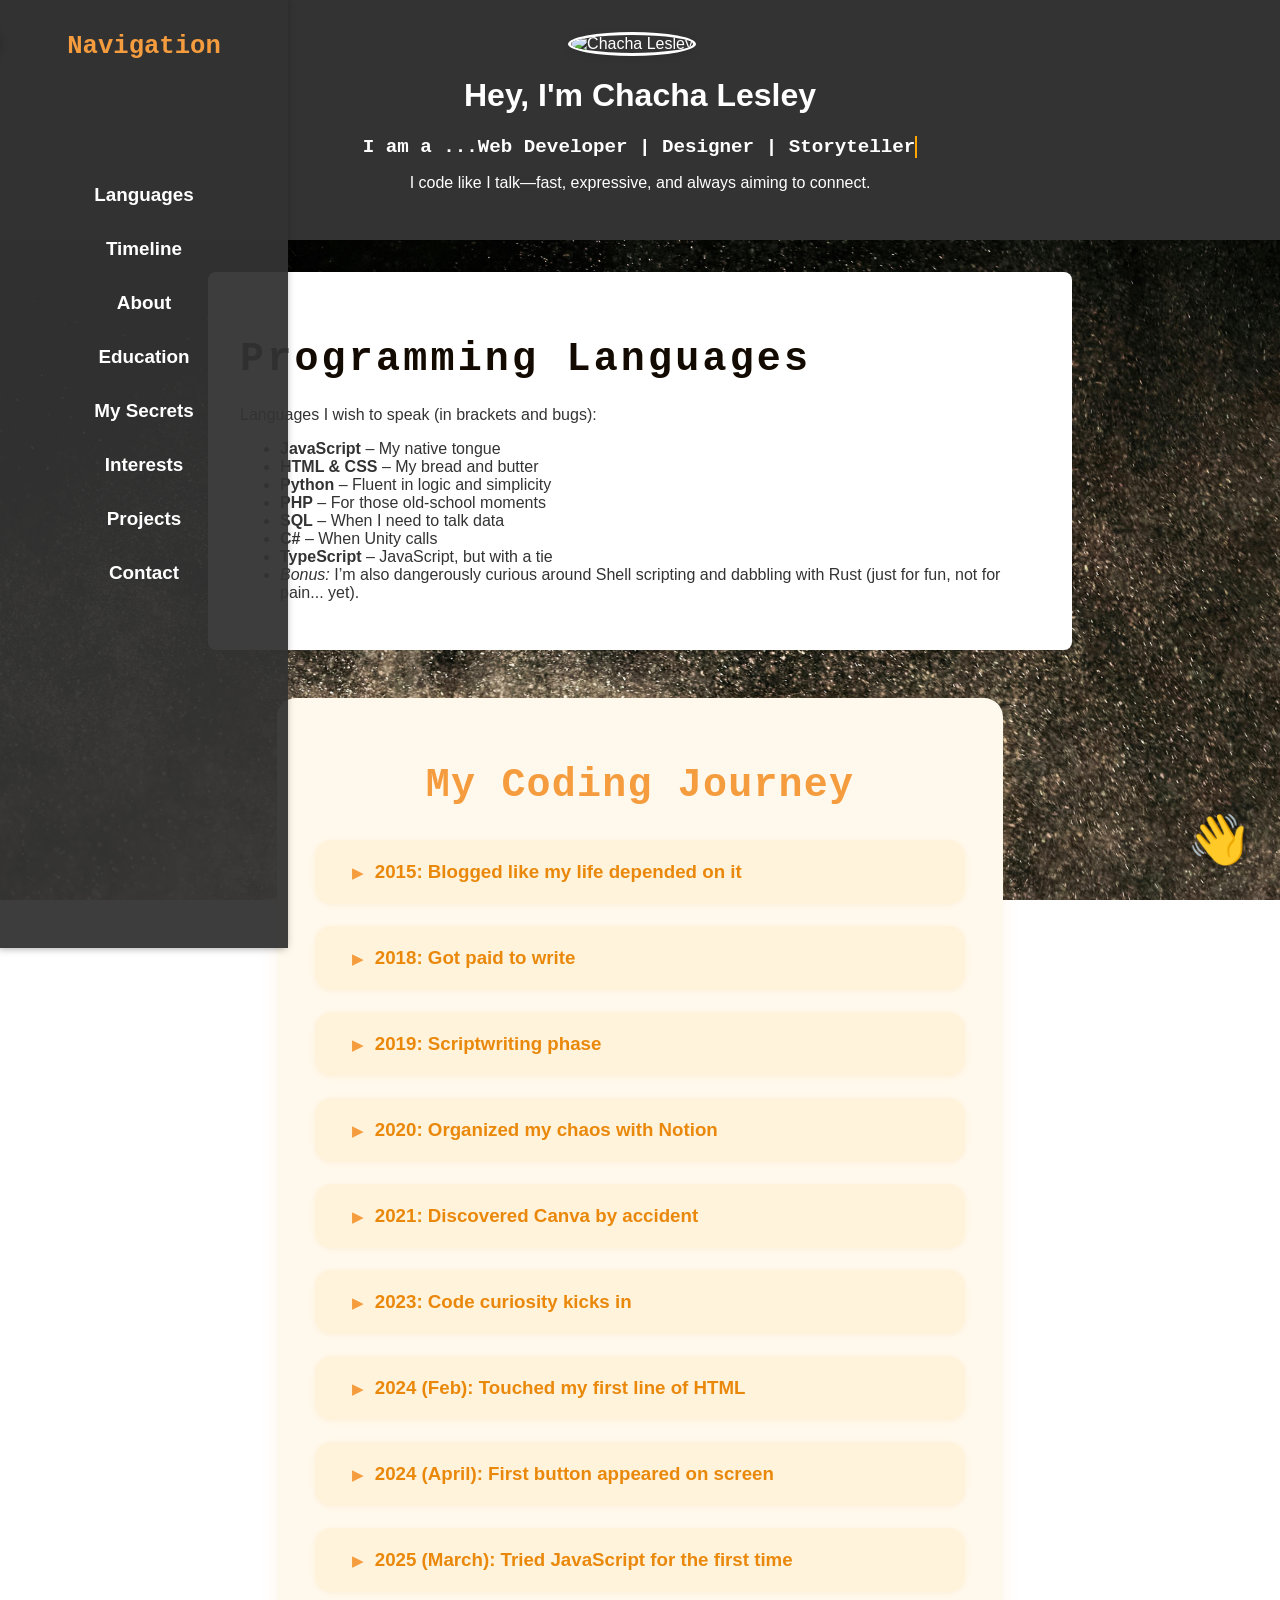
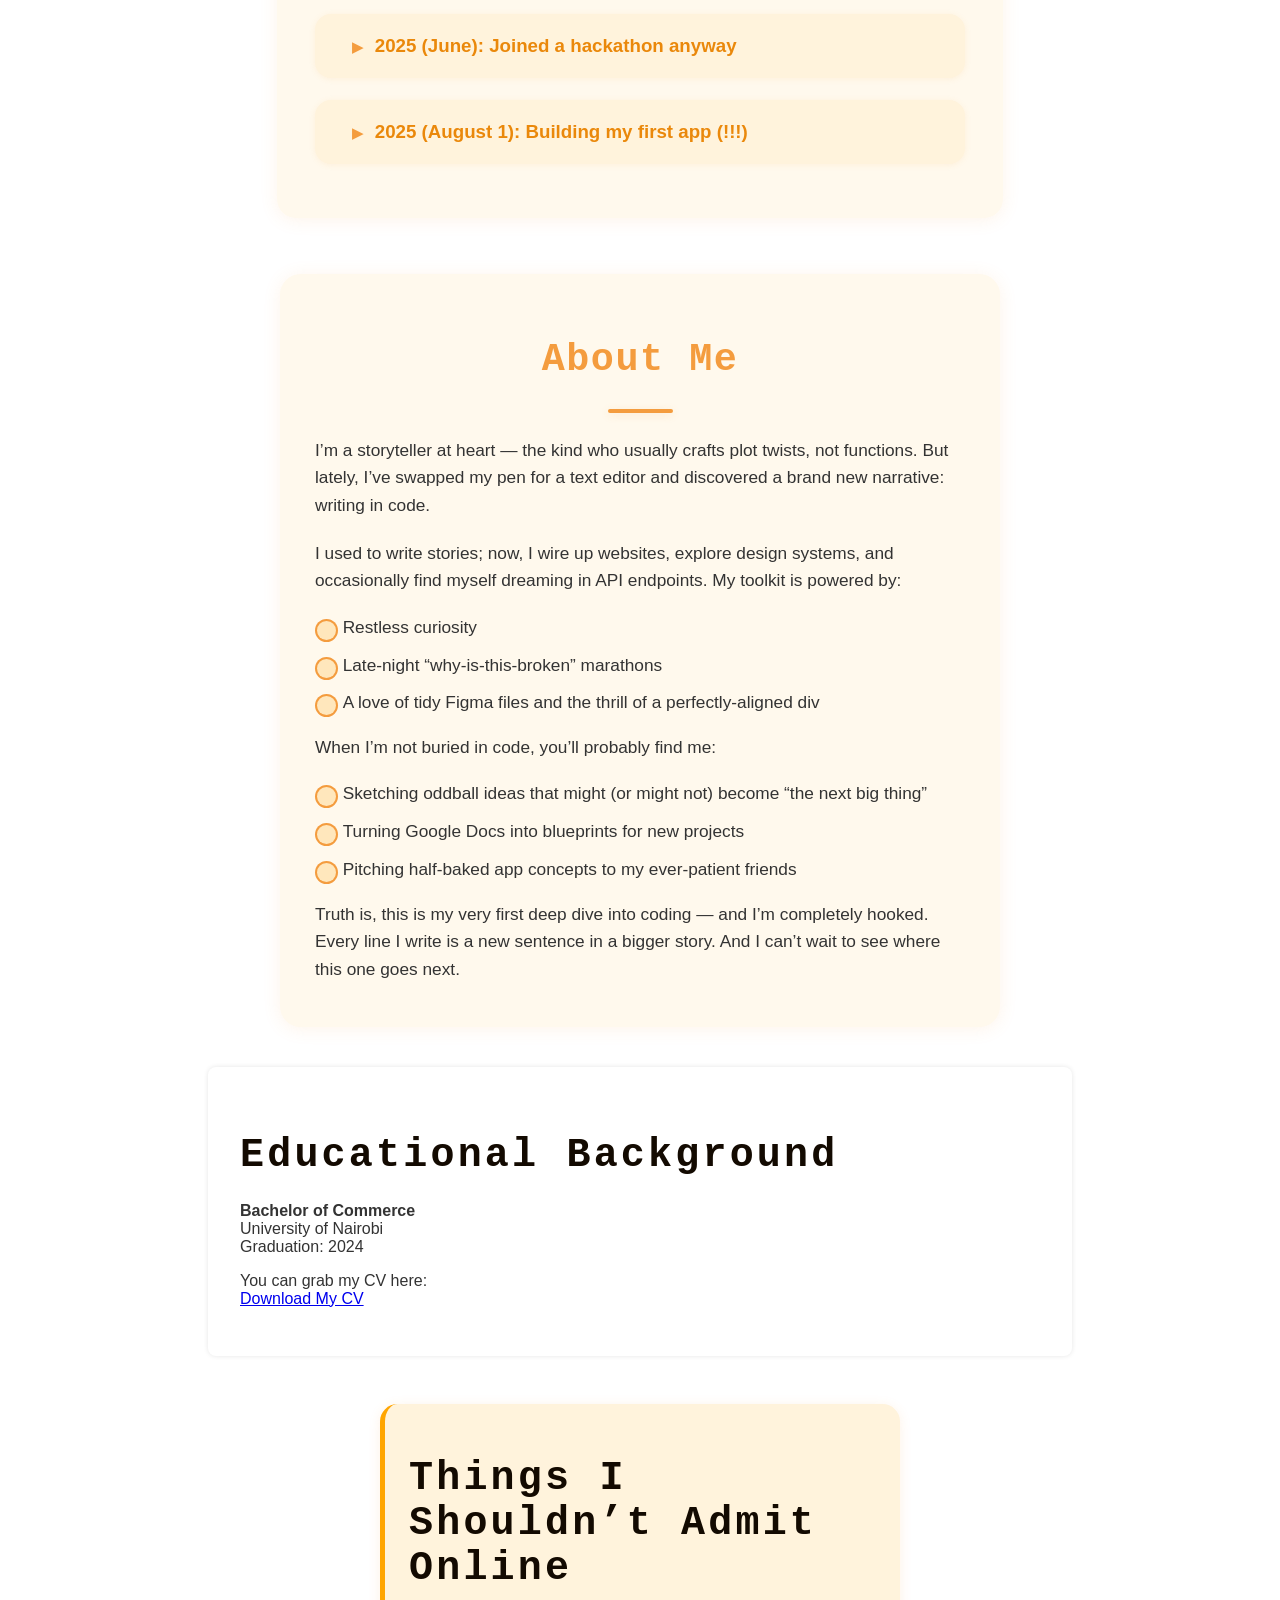
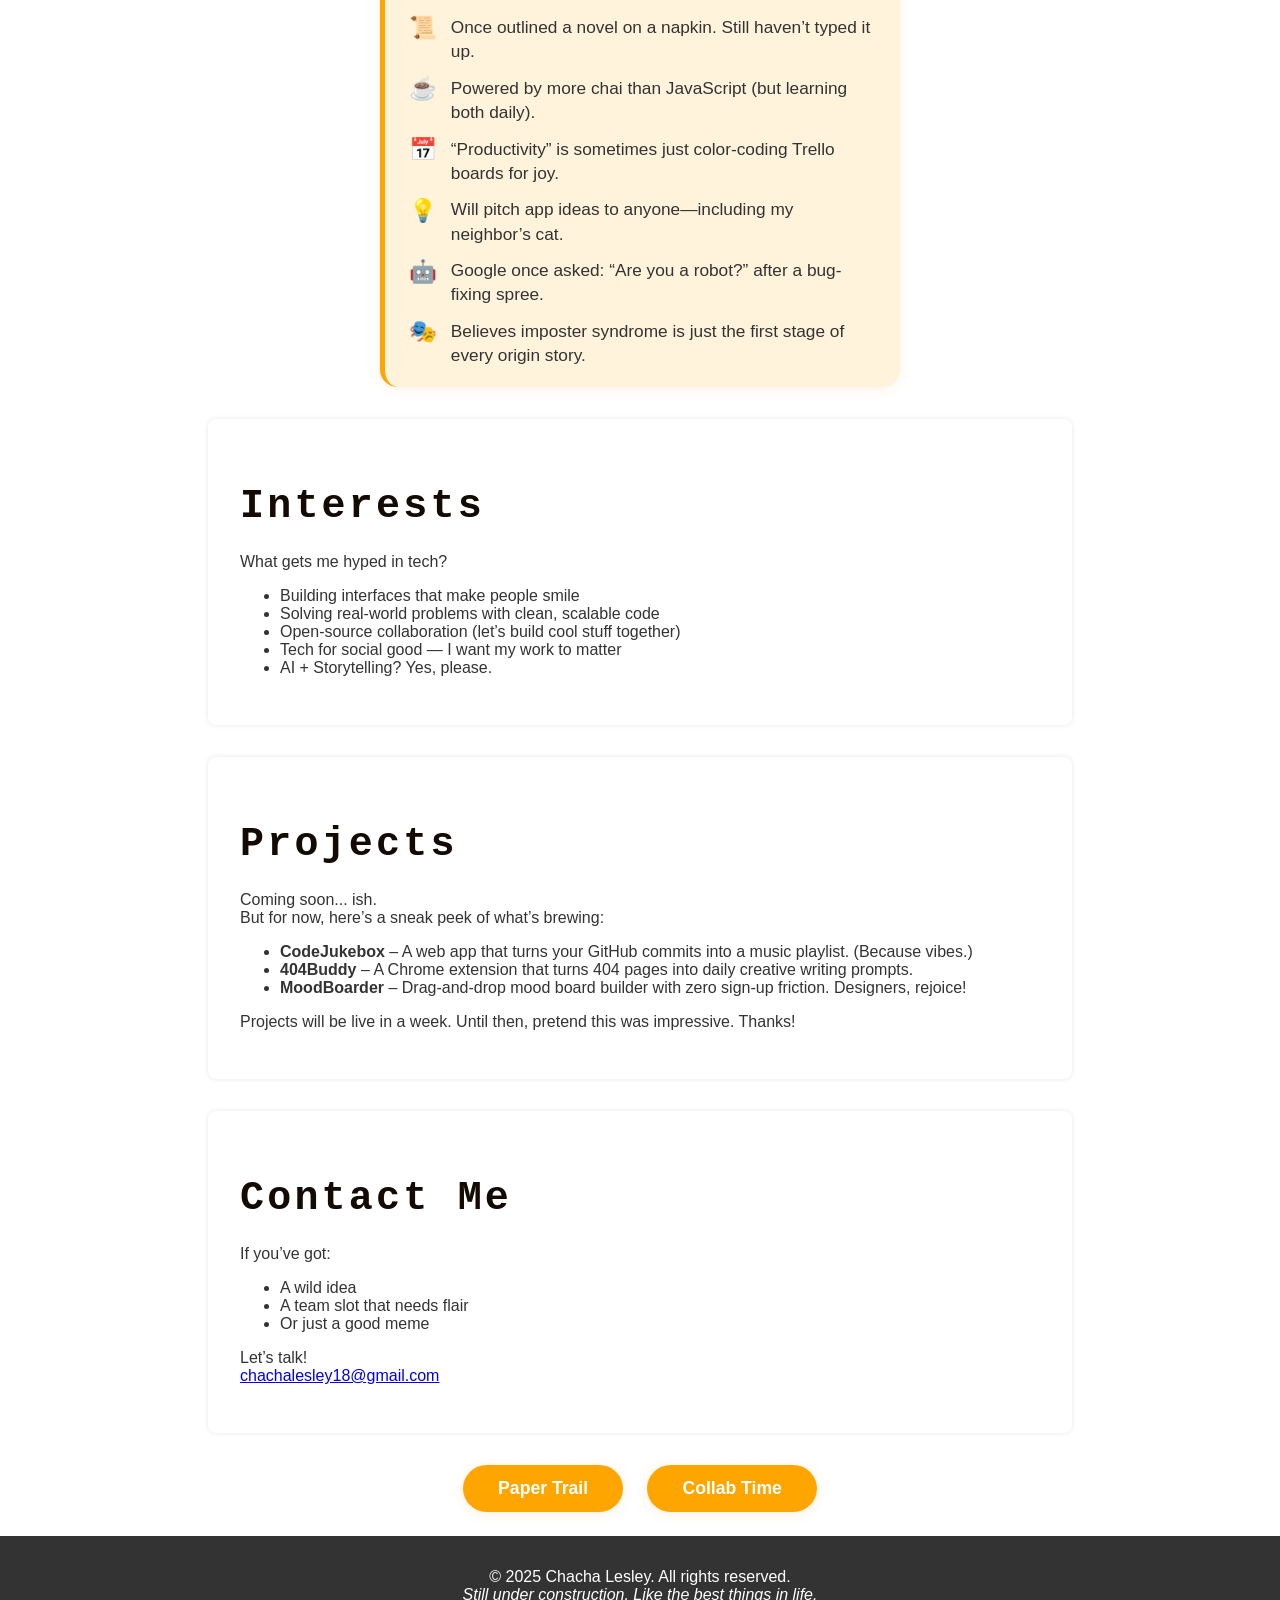
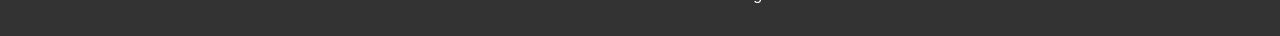
==== index.html/index.html @ b50a72c7 "Navigation bar" ====
<!DOCTYPE html>
<html lang="en">
<head>
    <meta charset="UTF-8" />
    <meta name="viewport" content="width=device-width, initial-scale=1" />
    <title>Chacha Lesley Portfolio</title>
    <link rel="stylesheet" href="style.css" />
</head>
<body>
    <div class="main">
<header class="header">
    <img src="images/profile picture.jpeg" alt="Chacha Lesley" class="profile-pic" />
    <h1>Hey, I'm Chacha Lesley</h1>
    <p><span class="typewriter">I am a ...Web Developer | Designer | Storyteller</span></p>
    <blockquote>I code like I talk—fast, expressive, and always aiming to connect.</blockquote>
    
    <input type="checkbox" id="nav-toggle" class="nav-toggle" hidden>
<aside class="overlay-nav">
  <label for="nav-toggle" class="nav-toggle-btn">
    <span class="hamburger">☰</span>
    <span class="close">&times;</span>
  </label>
  <ul>
            <li><a href="#programming-languages">Languages</a></li>
            <li><a href="#My-Coding-Journey">Timeline</a></li>
            <li><a href="#about">About</a></li>
            <li><a href="#education">Education</a></li>
            <li><a href="#things-I-shouldn't-admit-online">My Secrets</a></li>
            <li><a href="#interests">Interests</a></li>
            <li><a href="#projects">Projects</a></li>
            <li><a href="#contact">Contact</a></li>
  </ul>
</aside>
 <main class="main-content">
</header>
<div class="emoji-mascot" title="Heeeyyyyyyy, What's up?">👋</div>
  <section id="programming-languages" class="section">
    <h2>Programming Languages</h2>
    <p>Languages I wish to speak (in brackets and bugs):</p>
    <ul>
      <li><strong>JavaScript</strong> – My native tongue</li>
      <li><strong>HTML &amp; CSS</strong> – My bread and butter</li>
      <li><strong>Python</strong> – Fluent in logic and simplicity</li>
      <li><strong>PHP</strong> – For those old-school moments</li>
      <li><strong>SQL</strong> – When I need to talk data</li>
      <li><strong>C#</strong> – When Unity calls</li>
      <li><strong>TypeScript</strong> – JavaScript, but with a tie</li>
      <li><em>Bonus:</em> I’m also dangerously curious around Shell scripting and dabbling with Rust (just for fun, not for pain... yet).</li>
    </ul>
  </section>

<section id="my-timeline">
  <h2>My Coding Journey</h2>

  <details>
    <summary><strong>2015:</strong> Blogged like my life depended on it</summary>
    <p>Launched my first blog with a free theme, a lot of opinions, and zero SEO knowledge. Felt like CNN.</p>
  </details>

  <details>
    <summary><strong>2018:</strong> Got paid to write</summary>
    <p>Made actual money from writing. Immediately started calling myself a “content strategist” in my bio. Fake it? Nah. I earned it.</p>
  </details>

  <details>
    <summary><strong>2019:</strong> Scriptwriting phase</summary>
    <p>Wrote a play that made three people laugh and one person cry. I decided that counted as “impact.”</p>
  </details>

  <details>
    <summary><strong>2020:</strong> Organized my chaos with Notion</summary>
    <p>Started treating my life like a startup — ideas on sticky notes, dreams in spreadsheets, reality... still loading.</p>
  </details>

  <details>
    <summary><strong>2021:</strong> Discovered Canva by accident</summary>
    <p>Was trying to make a mood board. Ended up designing a fake poster. Genuinely believed I was a graphic designer for a week.</p>
  </details>

  <details>
    <summary><strong>2023:</strong> Code curiosity kicks in</summary>
    <p>I typed “How hard is it to learn coding?” and fell into a rabbit hole. The internet said it’s doable. So I believed it.</p>
  </details>

  <details>
    <summary><strong>2024 (Feb):</strong> Touched my first line of HTML</summary>
    <p>It was &lt;h1&gt;Hello World&lt;/h1&gt;. I screamed when it worked. Also screamed when it broke ten minutes later.</p>
  </details>

  <details>
    <summary><strong>2024 (April):</strong> First button appeared on screen</summary>
    <p>It didn’t do anything, but it was there. On purpose. Felt like magic.</p>
  </details>

  <details>
    <summary><strong>2025 (March):</strong> Tried JavaScript for the first time</summary>
    <p>It didn’t try me back. But we’re working on our relationship.</p>
  </details>

  <details>
    <summary><strong>2025 (June):</strong> Joined a hackathon anyway</summary>
    <p>Do I know what I’m doing? Not really.<br>
      Am I doing it anyway? Absolutely.<br>
      Am I Googling every five minutes? Also yes.</p>
  </details>

  <details>
    <summary><strong>2025 (August 1):</strong> Building my first app (!!!)</summary>
    <p>Plot twist: the writer is now learning to build things that don’t live in paragraphs. I’m not a developer yet — but I’m a developer in progress.</p>
  </details>
</section>

<section id="about-me" class="section">
    <h2>About Me</h2>
  <p>
    I’m a storyteller at heart — the kind who usually crafts plot twists, not functions. But lately, I’ve swapped my pen for a text editor and discovered a brand new narrative: writing in code.
  </p>
  <p>
    I used to write stories; now, I wire up websites, explore design systems, and occasionally find myself dreaming in API endpoints. My toolkit is powered by:
  </p>
  <ul>
    <li> Restless curiosity</li>
    <li> Late-night “why-is-this-broken” marathons</li>
    <li> A love of tidy Figma files and the thrill of a perfectly-aligned div</li>
  </ul>
  <p>When I’m not buried in code, you’ll probably find me:</p>
  <ul>
    <li>Sketching oddball ideas that might (or might not) become “the next big thing”</li>
    <li>Turning Google Docs into blueprints for new projects</li>
    <li>Pitching half-baked app concepts to my ever-patient friends</li>
  </ul>
  <p>
    Truth is, this is my very first deep dive into coding — and I’m completely hooked. Every line I write is a new sentence in a bigger story. And I can’t wait to see where this one goes next.
  </p>
  </section>

  <section id="education" class="section">
    <h2>Educational Background</h2>
    <p><strong>Bachelor of Commerce</strong><br>
      University of Nairobi<br>
      Graduation: 2024</p>
    <p>You can grab my CV here:<br>
      <a href="https://www.linkedin.com/in/chachalesley/" download>Download My CV</a> 
    </p>
  </section>

  <section id="fun-facts">
  <div class="fun-facts-box">
      <h2>Things I Shouldn’t Admit Online</h2>
    <ul>
      <li><span class="icon">📜</span> Once outlined a novel on a napkin. Still haven’t typed it up.</li>
      <li><span class="icon">☕</span> Powered by more chai than JavaScript (but learning both daily).</li>
      <li><span class="icon">📅</span> “Productivity” is sometimes just color-coding Trello boards for joy.</li>
      <li><span class="icon">💡</span> Will pitch app ideas to anyone—including my neighbor’s cat.</li>
      <li><span class="icon">🤖</span> Google once asked: “Are you a robot?” after a bug-fixing spree.</li>
      <li><span class="icon">🎭</span> Believes imposter syndrome is just the first stage of every origin story.</li>
    </ul>
  </div>
</section>


  <section id="interests" class="section">
    <h2>Interests</h2>
    <p>What gets me hyped in tech?</p>
    <ul>
      <li>Building interfaces that make people smile</li>
      <li>Solving real-world problems with clean, scalable code</li>
      <li>Open-source collaboration (let’s build cool stuff together)</li>
      <li>Tech for social good — I want my work to matter</li>
      <li>AI + Storytelling? Yes, please.</li>
    </ul>
  </section>

  <section id="projects" class="section">
    <h2>Projects</h2>
    <p>Coming soon... ish.<br>
       But for now, here’s a sneak peek of what’s brewing:</p>
    <ul>
      <li><strong>CodeJukebox</strong> – A web app that turns your GitHub commits into a music playlist. (Because vibes.)</li>
      <li><strong>404Buddy</strong> – A Chrome extension that turns 404 pages into daily creative writing prompts.</li>
      <li><strong>MoodBoarder</strong> – Drag-and-drop mood board builder with zero sign-up friction. Designers, rejoice!</li>
    </ul>
    <p>Projects will be live in a week. Until then, pretend this was impressive. Thanks!</p>
  </section>

  <section id="contact" class="section">
    <h2>Contact Me</h2>
    <p>If you’ve got:</p>
    <ul>
      <li>A wild idea</li>
      <li>A team slot that needs flair</li>
      <li>Or just a good meme</li>
    </ul>
    <p>Let’s talk!<br>
      <a href="mailto:chachalesley18@gmail.com">chachalesley18@gmail.com</a></p>
  </section>
<div class="button-group">
  <a href="https://www.linkedin.com/in/chachalesley/" download class="my-btn download-btn" aria-label="Download CV">
    <span>Paper Trail</span>
  </a>
  <a href="#contact" class="my-btn contact-btn" aria-label="Contact Me">
    <span>Collab Time</span>
  </a>
</div>

  <footer class="footer">
    <p>© 2025 Chacha Lesley. All rights reserved.<br>
    <em>Still under construction. Like the best things in life.</em></p>
  </footer>
</div>
 </main>
</body>
</html>
---- index.html/style.css ----
body {
    margin: 0;
    padding: 0;
    font-family: 'Trebuchet MS', sans-serif;
    background-image: url('images/pexels-cottonbro-9665187 copy.jpg'); 
    background-repeat: no-repeat;
    background-size: cover;
    background-position: center;
    background-attachment: fixed;
    color: #333;
}


.main {
    background-image: url('images/pexels-cottonbro-9665187 copy.jpg');
    background-repeat: no-repeat;
    background-size: cover;
    background-position: center;
    background-attachment: fixed;
    height: 100vh;
    width: 100%;
    position: relative;
    font-family: 'Trebuchet MS', sans-serif;
}

.header {
    background-color: #333;
    color: white;
    padding: 2rem 0;
    text-align: center;
}

.typewriter {
  overflow: hidden;
  border-right: 0.15em solid orange;
  white-space: nowrap; 
  animation: typing 4s steps(40, end), blink-caret 0.75s step-end infinite;
  font-family: 'Courier New', Courier, monospace;
  font-weight: bold;
  font-size: 1.2rem; 
}

@keyframes typing {
  0% {
    width: 0;
  }
  50% {
    width: 100%;
  }
  70% {
    width: 100%;
  }
  100% {
    width: 0;
  }
}

@keyframes blink-caret {
  from, to { border-color: transparent; }
  50% { border-color: orange; }
}

.profile-pic {
  width: 64px;
  height: 64px;
  object-fit: cover;
  border-radius: 50%;
  border: 3px solid #fff;
  box-shadow: 0 2px 8px rgba(0,0,0,0.1);
  margin-right: 1rem;
  vertical-align: middle;
  transition: transform 0.3s, box-shadow 0.3s;
}

.profile-pic:hover {
  transform: scale(1.09) rotate(-3deg);
  box-shadow: 0 6px 32px rgba(244,156,62,0.6);
  border-color: orange;
}

.overlay-nav {
  position: fixed;
  top: 0;
  left: 0;
  height: 100vh;   
  width: 240px;  
  background-color: rgba(51, 51, 51, 0.95);
  padding: 2rem 1.5rem;  
  z-index: 9999;
  box-shadow: -2px 0 8px rgba(0, 0, 0, 0.4);
  display: flex;
  flex-direction: column;
  justify-content: flex-start;
  align-items: flex-start; 
  gap: 1.8rem;      
}

.overlay-nav ul {
  list-style: none;
  margin: 0;
  padding: 0;
  display: flex;
  flex-direction: column;
  width: 100%;    
  gap: 1.2rem;
}

.overlay-nav ul li a {
  display: block;
  color: white;
  font-weight: bold;
  text-decoration: none;
  font-size: 1.15rem;
  padding: 0.4rem 0;
  width: 100%;
  transition: color 0.3s, background-color 0.2s;
  border-radius: 0.4rem;
}

.overlay-nav ul li a:hover,
.overlay-nav ul li a:focus {
  color: #ddd;
  text-decoration: underline;
  background-color: rgba(244, 156, 62, 0.15); 
}
.overlay-nav::before {
  content: "Navigation";
  color: #f49c3e;
  font-weight: 700;
  font-family: 'Courier New', Courier, monospace;
  font-size: 1.6rem;
  margin-bottom: 2rem;
  display: block;
  width: 100%;
  text-align: center;
}

body, .main {
    padding-top: 0;
}

.section {
    max-width: 800px;
    background-color: white;
    margin: 2rem auto;
    padding: 2rem;
    border-radius: 8px;
    box-shadow: 0 0 5px rgba(0,0,0,0.1);
}

.project {
    background-color: #f9f9f9;
    padding: 1rem;
    margin-bottom: 1rem;
    border-left: 4px solid #333;
}

.project h3 {
    margin-top: 0;
}

.footer {
    background-color: #333;
    color: white;
    text-align: center;
    padding: 1rem 0;
    position: flex;
    width: 100%;
    bottom: 0;
}

.nav-toggle {
  display: none;
}

.overlay-nav {
  position: fixed;
  top: 0;
  right: -240px;
  width: 240px;
  height: 100vh;
  background: rgba(51,51,51,0.95);
  padding: 2rem 1.5rem 1rem 1.5rem;
  box-shadow: -2px 0 8px rgba(0,0,0,0.4);
  z-index: 9999;
  display: flex;
  flex-direction: column;
  align-items: flex-start;
  transition: right 0.35s cubic-bezier(0.23,1,0.32,1);
}

.nav-toggle:checked + .overlay-nav {
  right: 0;
}

.nav-toggle-btn {
  display: flex;           
  align-items: center;
  justify-content: center;
  position: absolute;
  left: -2.2rem;          
  top: 1.5rem;
  width: 2.2rem;
  height: 2.2rem;
  background: #f49c3e;     
  color: white;             
  font-size: 1.65rem;
  border-radius: 50%;
  cursor: pointer;
  box-shadow: 0 2px 8px rgba(0,0,0,0.2);
  z-index: 10001;
}

.nav-toggle-btn .hamburger {
  display: inline;
}
.nav-toggle-btn:hover {
  background: #ea880b;
}

.overlay-nav .close { display: none; }
.overlay-nav .hamburger { display: inline; }
.nav-toggle:checked + .overlay-nav .close { display: inline; }
.nav-toggle:checked + .overlay-nav .hamburger { display: none; }

.overlay-nav ul {
  list-style: none;
  margin: 3.5rem 0 0 0;
  padding: 0;
  width: 100%;
  display: flex;
  flex-direction: column;
  gap: 1.2rem;
}

.overlay-nav ul li a {
  color: white;
  text-decoration: none;
  font-weight: bold;
  position: relative;
  font-size: 1.18rem;
  padding: 0.4rem 0;
  border-radius: 0.4rem;
  transition: color 0.3s;
}

.overlay-nav ul li a::after {
  content: '';
  display: block;
  height: 3px;
  width: 0;
  background: #f49c3e;
  transition: width 0.3s;
  position: absolute;
  left: 0;
  bottom: -5px;
  border-radius: 2px;
}

.overlay-nav ul li a:hover,
.overlay-nav ul li a:focus {
  color: #f49c3e;
}

.overlay-nav ul li a:hover::after,
.overlay-nav ul li a:focus::after {
  width: 100%;
}

.overlay-nav ul li a:focus-visible {
  outline: 2px solid #f49c3e;
  outline-offset: 2px;
}

@media (max-width: 700px) {
  .overlay-nav {
    top: -100vh;
    right: 0;
    width: 100vw;
    height: 225px;
    border-radius: 0 0 1.2em 1.2em;
    transition: top 0.36s cubic-bezier(0.23,1,0.32,1);
    flex-direction: row;
    align-items: flex-start;
    padding: 1.2rem 0.6rem 0.6rem 1rem;
  }
  .nav-toggle:checked + .overlay-nav {
    top: 0;
    right: 0;
  }
  .nav-toggle-btn {
    left: unset;
    right: 1.3rem;
    top: 0.8rem;
  }
  .overlay-nav ul {
    margin: 1.7rem 0 0 1.3rem;
    flex-direction: row;
    gap: 1.0rem;
    width: calc(100vw - 3.5rem);
  }
}

.main-content {
  transition: margin-right 0.35s cubic-bezier(0.23,1,0.32,1);
  margin-right: 0;
}

.nav-toggle:checked ~ .main-content {
  margin-right: 240px;
}

@media (max-width: 700px) {
  .nav-toggle:checked ~ .main-content {
    margin-right: 0; 
  }
}

html { scroll-behavior: smooth; }

.emoji-mascot {
  position: fixed;
  bottom: 32px;
  right: 32px;
  font-size: 3rem;
  z-index: 10000;
  cursor: pointer;
  user-select: none;
  transition: transform 0.3s;
  filter: drop-shadow(0 2px 8px rgba(0,0,0,0.13));
  animation: mascot-wave 2s 1;
}

.emoji-mascot:hover {
  transform: scale(1.25) rotate(-12deg);
  animation: mascot-wave 1s;
}

@keyframes mascot-wave {
  0%   { transform: rotate(0deg);}
  10%  { transform: rotate(-20deg);}
  20%  { transform: rotate(15deg);}
  30%  { transform: rotate(-18deg);}
  40%  { transform: rotate(12deg);}
  50%  { transform: rotate(-8deg);}
  60%  { transform: rotate(8deg);}
  70%  { transform: rotate(-6deg);}
  80%  { transform: rotate(5deg);}
  90%  { transform: rotate(-3deg);}
  100% { transform: rotate(0deg);}
}
.mascot-bubble {
  display: none;
  position: absolute;
  bottom: 3.5rem;
  right: 0;
  background: white;
  color: #333;
  border-radius: 1rem;
  padding: 0.5rem 1rem;
  font-size: 1rem;
  box-shadow: 0 4px 18px rgba(0,0,0,0.14);
}
.emoji-mascot:hover .mascot-bubble {
  display: block;
}

.button-group {
  display: flex;
  justify-content: center; 
  align-items: center; 
  gap: 1.5rem;
  margin-top: 1.5rem;
  margin-bottom: 1.5rem;
}


.my-btn {
  background: orange;
  color: white;
  border: none;
  padding: 0.8rem 2.2rem;
  font-size: 1.1rem;
  border-radius: 2.2rem;
  font-weight: bold;
  cursor: pointer;
  box-shadow: 0 2px 12px rgba(244,156,62,0.17);
  transition: background 0.22s, color 0.22s, transform 0.15s;
  text-decoration: none;
  outline: none;
  display: inline-block;
  position: relative;
}

.my-btn span { 
  display: flex;
  align-items: center;
  gap: 0.5em;
}

.my-btn.download-btn:hover {
  background: #ffad33;
  color: #222;
  transform: translateY(-2px) scale(1.08) rotate(-2deg);
}

.my-btn.contact-btn:hover {
  background: #23d160;
  color: #fff;
  transform: translateY(-2px) scale(1.08) rotate(2deg);
}

.my-btn:active {
  animation: btn-press 0.17s;
}
@keyframes btn-press {
  0%   { transform: scale(1.09) rotate(-1deg);}
  100% { transform: scale(0.96);}
}

#my-timeline {
  max-width: 650px;
  margin: 3rem auto;
  padding: 2rem 2.4rem;
  background: #fff9ed;
  border-radius: 1.2rem;
  box-shadow: 0 2px 18px rgba(244,156,62,0.11);
  font-family: 'Segoe UI', Tahoma, Geneva, Verdana, sans-serif;
}

#my-timeline h2 {
  color: #f49c3e;
  text-align: center;
  font-family: 'Courier New', Courier, monospace;
  font-size: 2.5rem;
  margin-bottom: 2rem;
  letter-spacing: 0.03em;
  position: relative;
}

#my-timeline details {
  background: #fff3dc;
  border-radius: 1rem;
  margin-bottom: 1.4rem;
  padding: 1.3rem 1.8rem;
  box-shadow: 0 1px 6px rgba(244,156,62,0.1);
  cursor: pointer;
  transition: background 0.2s ease;
}

#my-timeline details[open] {
  background: #f4a43e20;
  box-shadow: 0 3px 14px rgba(244,156,62,0.2);
}

#my-timeline summary {
  font-weight: 700;
  font-size: 1.17rem;
  color: #ea880b;
  outline: none;
  list-style: none;
  user-select: none;
  cursor: pointer;
  -webkit-user-select: none;
  padding-left: 0.5rem;
  padding-right: 0.5rem;
}

#my-timeline summary::-webkit-details-marker {
  display: none;
}

#my-timeline summary::before {
  content: "▶";
  display: inline-block;
  margin-right: 0.75rem;
  font-size: 0.85rem;
  transition: transform 0.3s ease;
  color: #f49c3e;
  transform-origin: center;
}

#my-timeline details[open] summary::before {
  transform: rotate(90deg);
}

#my-timeline details p {
  margin-top: 0.9rem;
  line-height: 1.45;
  font-size: 1.07rem;
  color: #333;
  padding-left: 1.5rem;
}

@media (max-width: 600px) {
  #my-timeline {
    padding: 1.5rem 1rem;
  }
  #my-timeline h2 {
    font-size: 2rem;
  }
  #my-timeline details {
    padding: 1rem 1.25rem;
  }
  #my-timeline details p {
    font-size: 1rem;
    padding-left: 1.2rem;
  }
}

#fun-facts {
  max-width: 520px;
  margin: 3rem auto 2rem auto;
  text-align: center;
}

#fun-facts h3 {
  color: #f49c3e;
  font-family: 'Courier New', Courier, monospace;
  font-size: 1.33rem;
  margin-bottom: 1rem;
  letter-spacing: 0.03em;
}

.fun-facts-box {
  background: #fff3dc;
  border-left: 5px solid orange;
  border-radius: 1.1rem;
  padding: 1.2rem 1.5rem;
  box-shadow: 0 2px 12px rgba(244,156,62,0.13);
  text-align: left;
}

.fun-facts-box ul {
  list-style: none;
  padding: 0;
  margin: 0;
}

.fun-facts-box li {
  margin-bottom: 0.72em;
  font-size: 1.08rem;
  display: flex;
  align-items: flex-start;
  gap: 0.8em;
  line-height: 1.4;
}

.fun-facts-box li:last-child {
  margin-bottom: 0;
}

.fun-facts-box li .icon {
  font-size: 1.4rem;
  line-height: 1;
  flex-shrink: 0;
  margin-top: 0.15rem;
}

h2 {
  font-size: 2.5rem;    
  color: #130a01;  
  font-weight: 700; 
  text-transform: SentenceCase;  
  letter-spacing: 0.08em;   
  text-align: left;      
  margin-bottom: 1.5rem;
  font-family: 'Courier New', Courier, monospace; 
}

#about-me {
  max-width: 650px;
  margin: 3.5rem auto 2.5rem auto;
  padding: 2rem 2.2rem 1.5rem 2.2rem;
  background: #fff9ed;
  border-radius: 1.3rem;
  box-shadow: 0 2px 18px rgba(244, 156, 62, 0.11);
  font-family: 'Segoe UI', 'Helvetica Neue', Arial, 'Liberation Sans', sans-serif;
}

#about-me h2 {
  text-align: center;
  color: #f49c3e;
  font-size: 2.4rem;
  font-family: 'Courier New', Courier, monospace;
  letter-spacing: 0.04em;
  margin-bottom: 1.5rem;
  position: relative;
}

#about-me h2::after {
  content: '';
  display: block;
  width: 65px;
  height: 4px;
  background: #f49c3e;
  border-radius: 2.5px;
  margin: 0.7em auto 0 auto;
  box-shadow: 0 2px 8px rgba(244, 156, 62, 0.18);
}

#about-me p {
  color: #333;
  font-size: 1.08rem;
  line-height: 1.6;
  margin-bottom: 1.15em;
}

#about-me ul {
  list-style: none;
  padding: 0;
  margin-bottom: 1.1em;
}

#about-me ul li {
  margin-bottom: 0.69em;
  padding-left: 1.6em;
  position: relative;
  font-size: 1.08rem;
  line-height: 1.5;
}

#about-me ul li::before {
  content: '';
  position: absolute;
  left: 0.14em;
  top: 0.35em;
  width: 1.1em;
  height: 1.1em;
  border-radius: 50%;
  background: #ffe7bc;
  box-shadow: 0 0 0 2px #f49c3e;
  display: inline-block;
  vertical-align: middle;
}
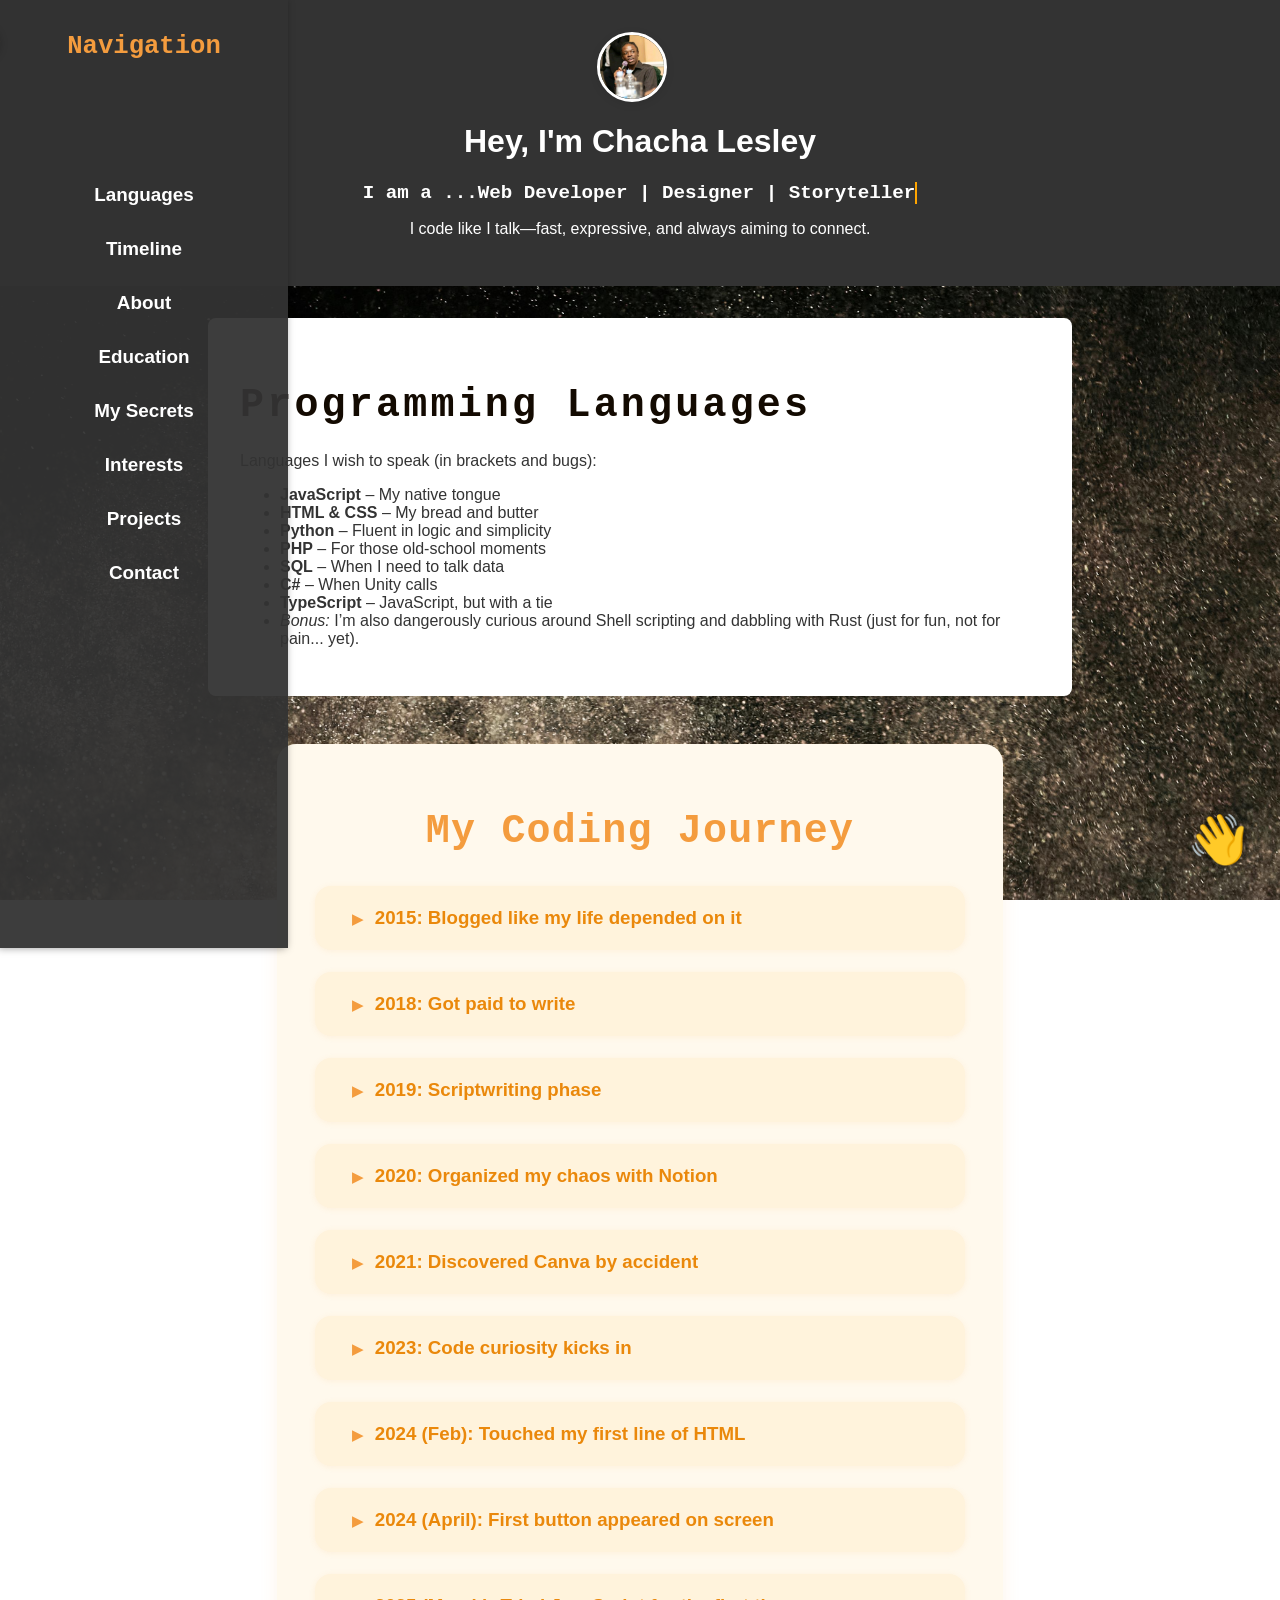
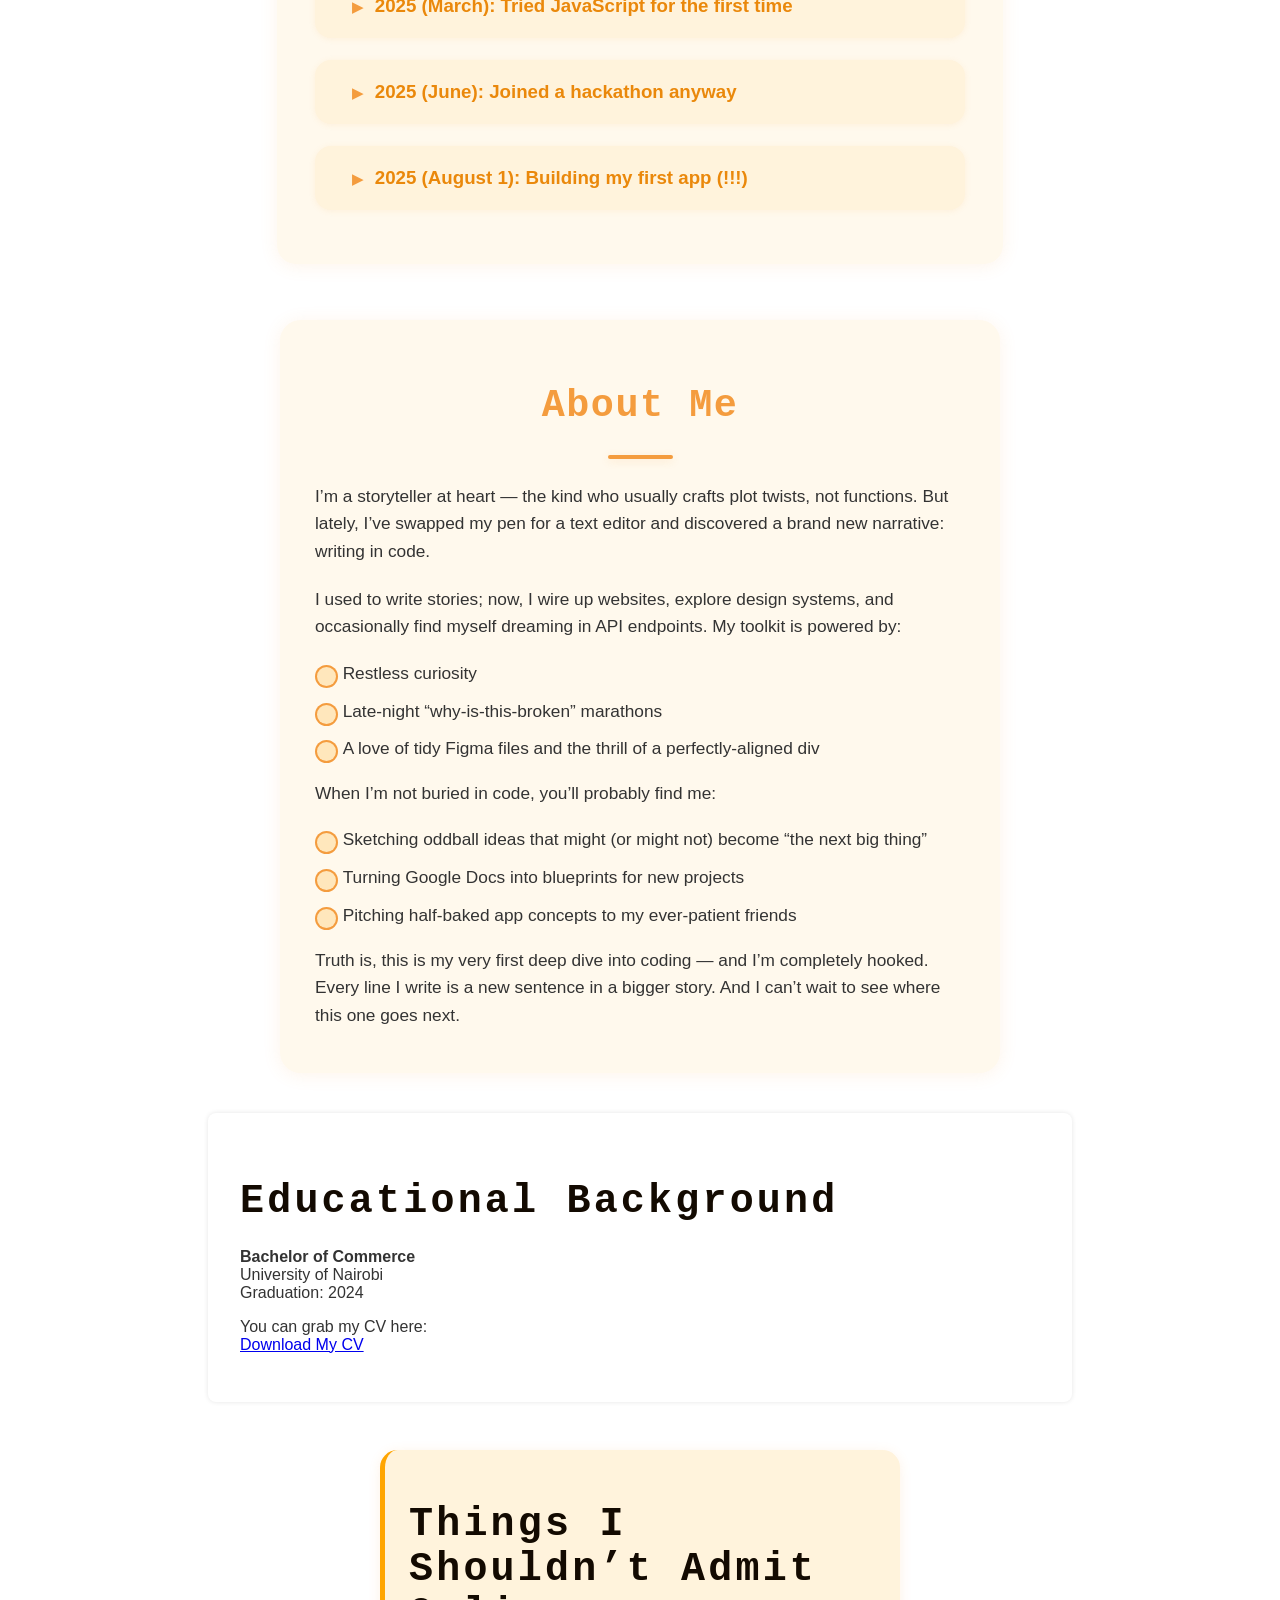
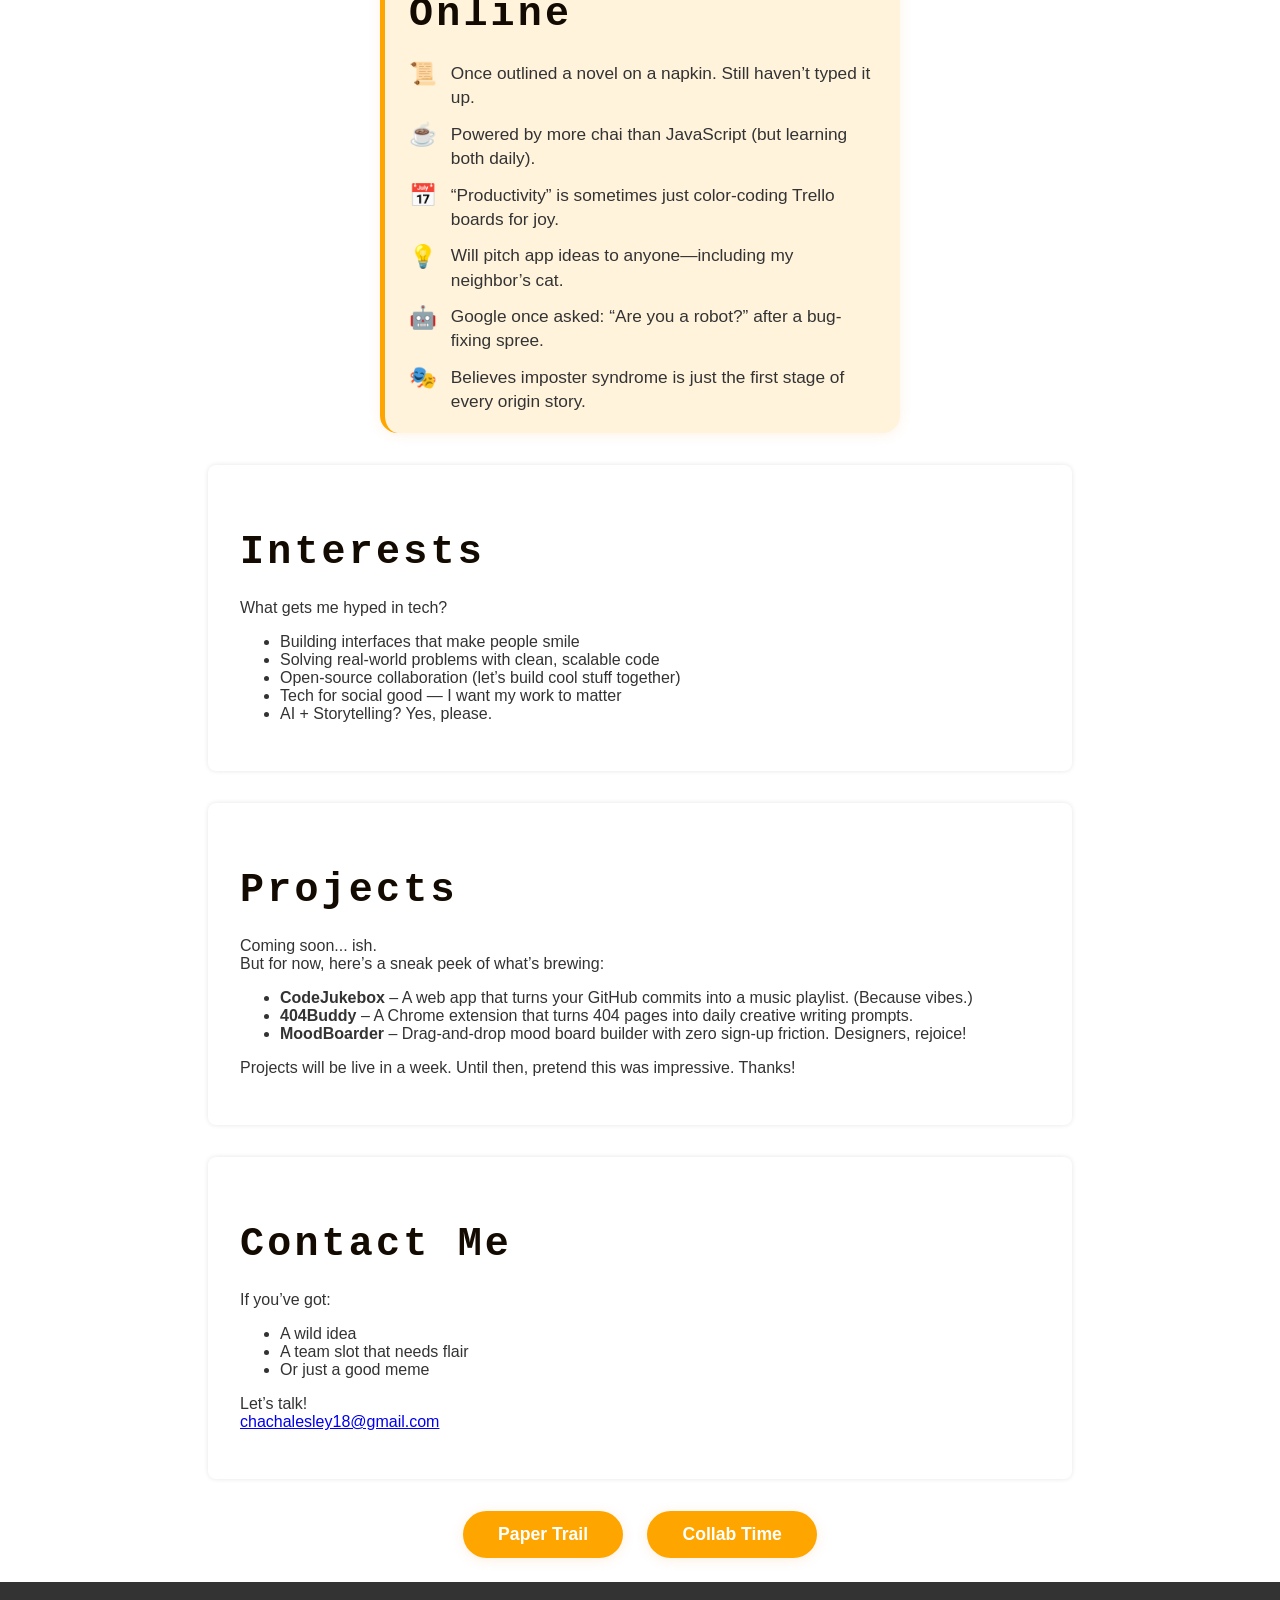
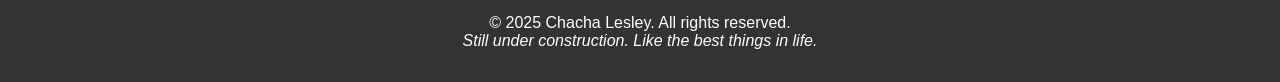
==== commit 9364b595: "Capitalized Profile Picture" ====
--- a/index.html/index.html
+++ b/index.html/index.html
@@ -9,7 +9,7 @@
 <body>
     <div class="main">
 <header class="header">
-    <img src="images/profile picture.jpeg" alt="Chacha Lesley" class="profile-pic" />
+    <img src="images/Profile Picture.jpeg" alt="Chacha Lesley" class="profile-pic" />
     <h1>Hey, I'm Chacha Lesley</h1>
     <p><span class="typewriter">I am a ...Web Developer | Designer | Storyteller</span></p>
     <blockquote>I code like I talk—fast, expressive, and always aiming to connect.</blockquote>
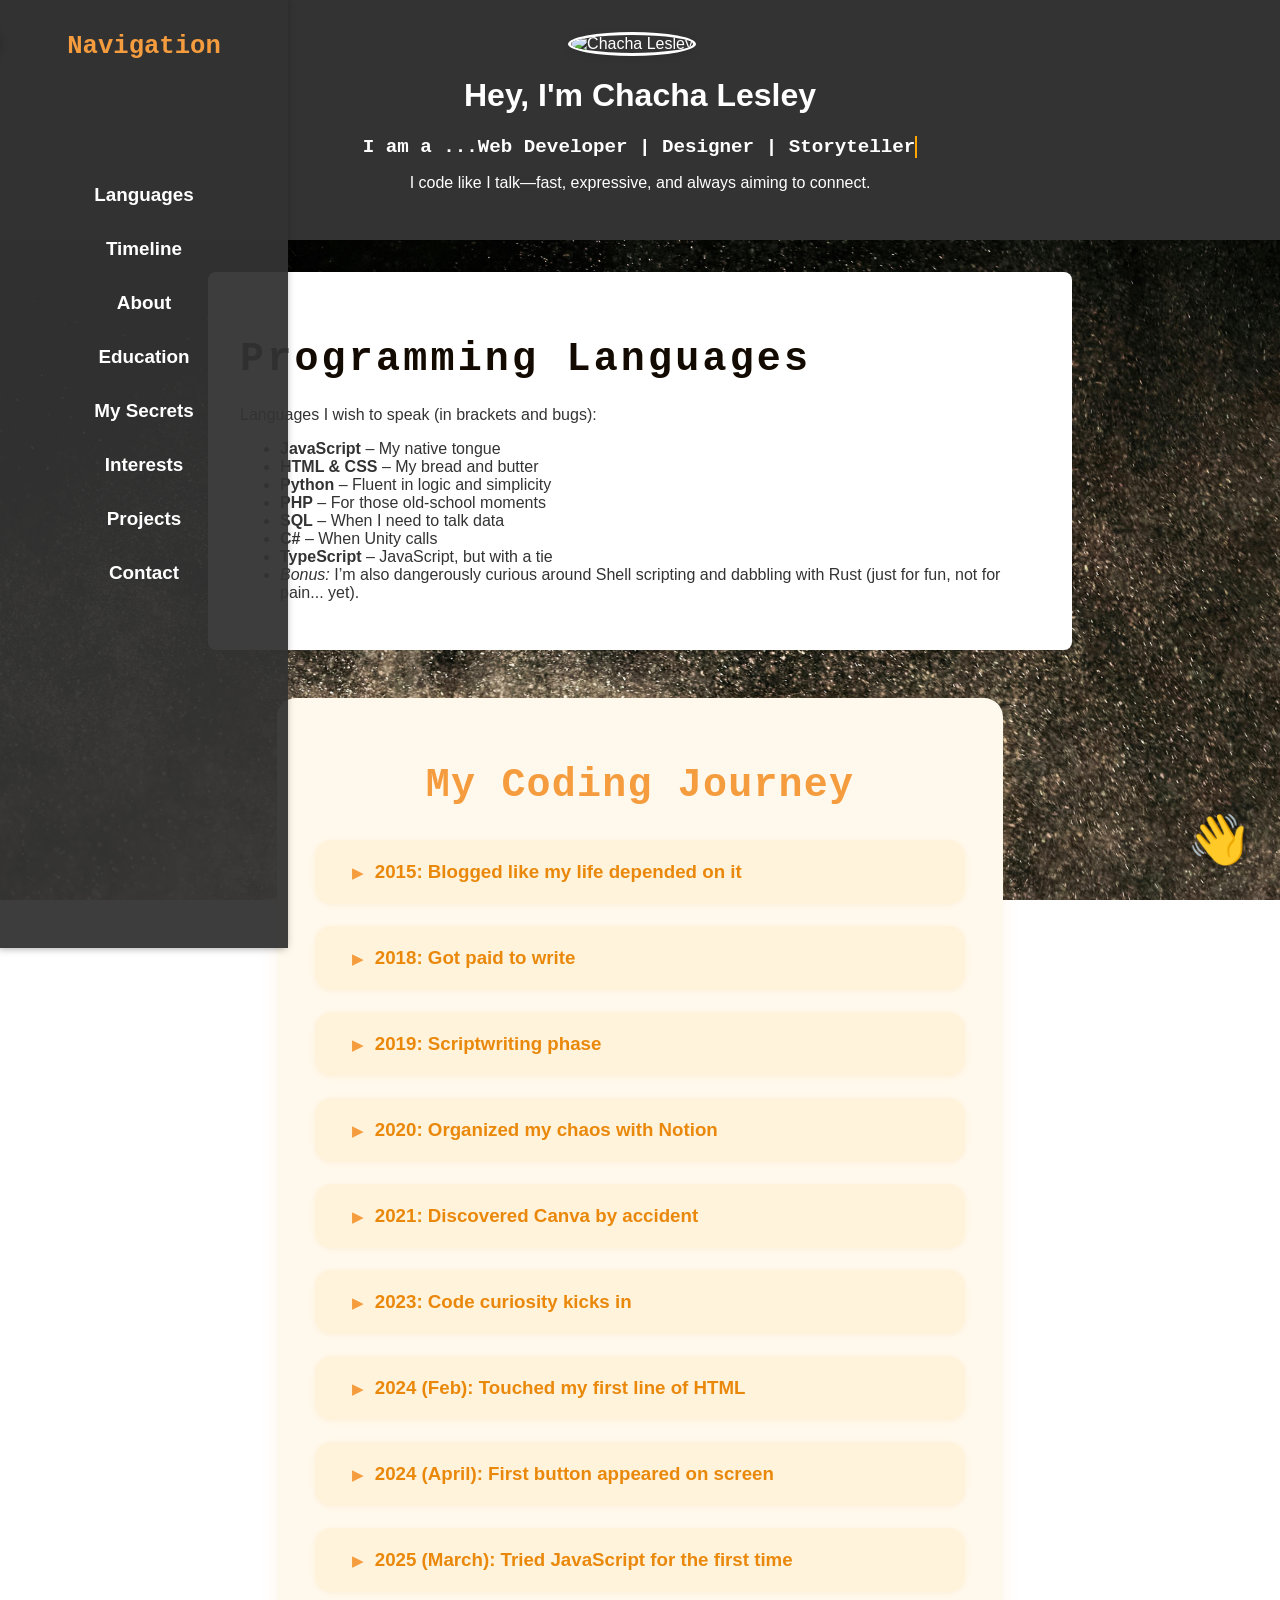
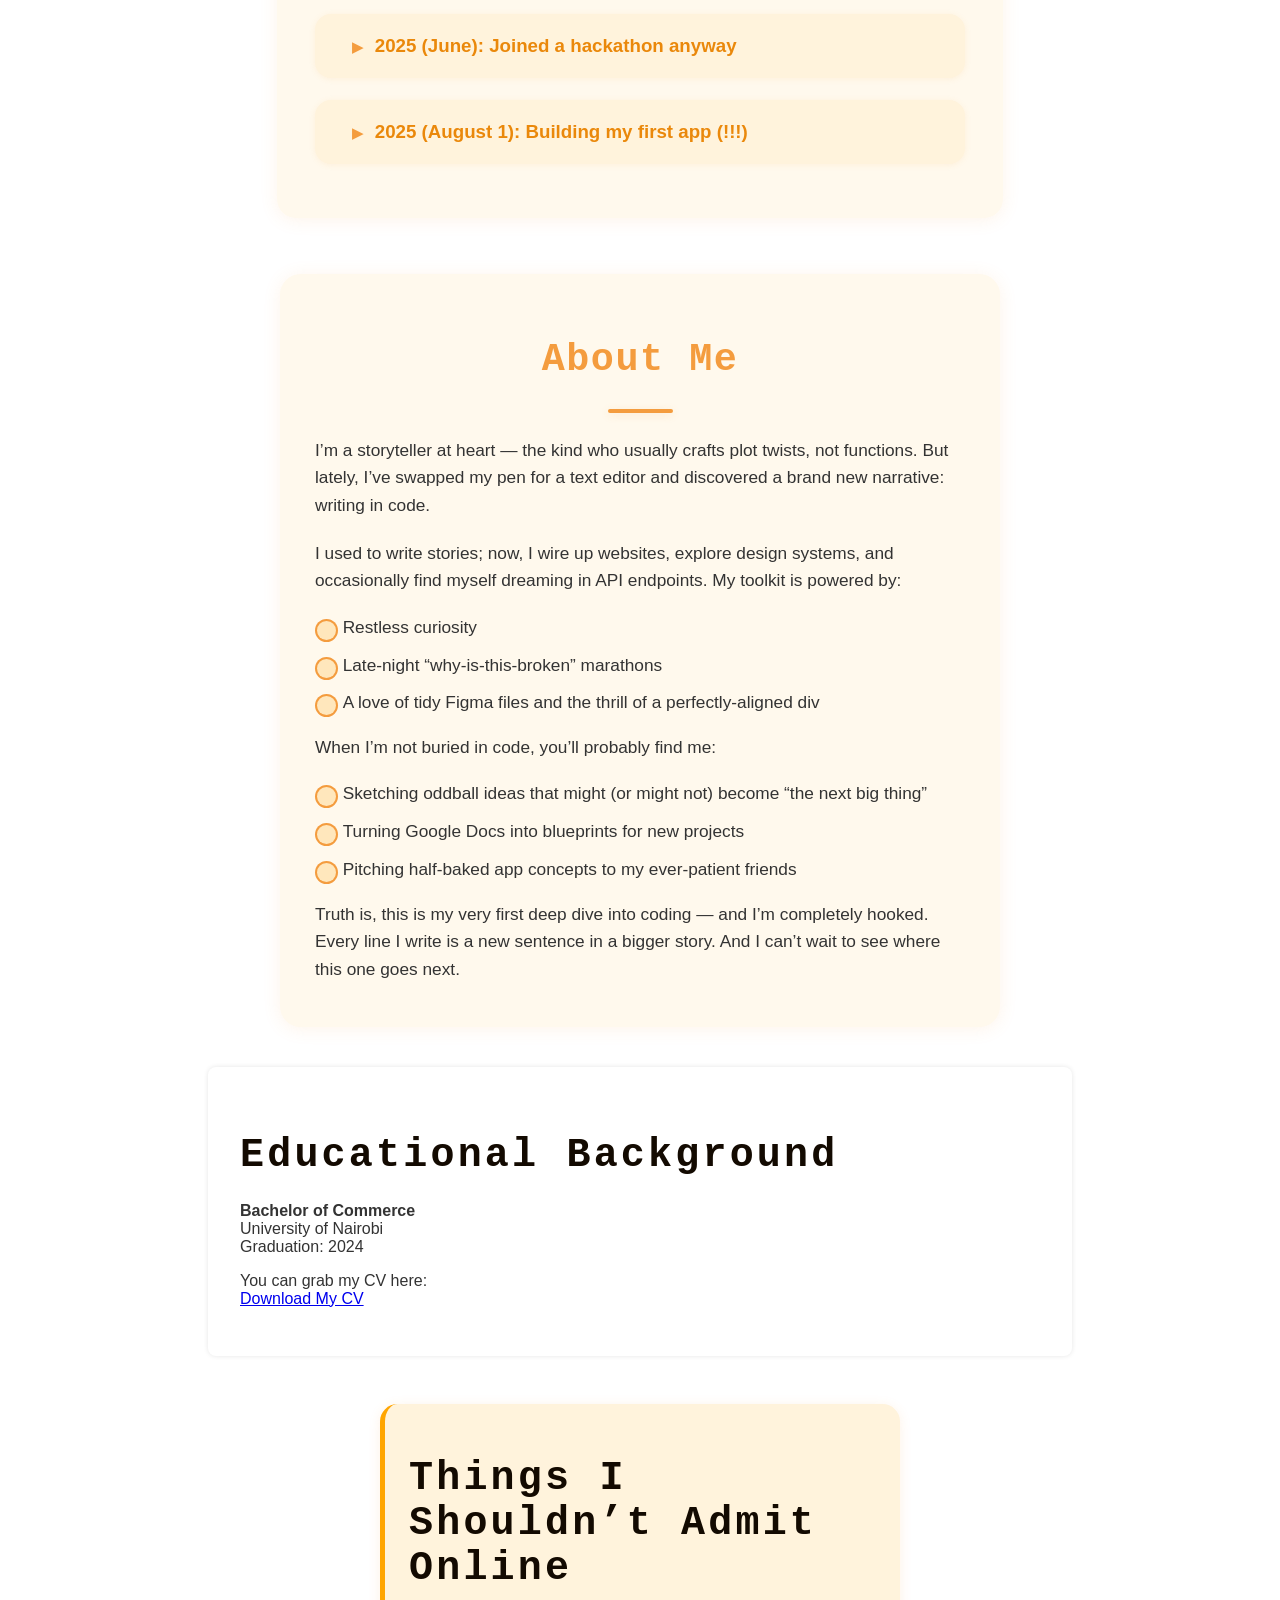
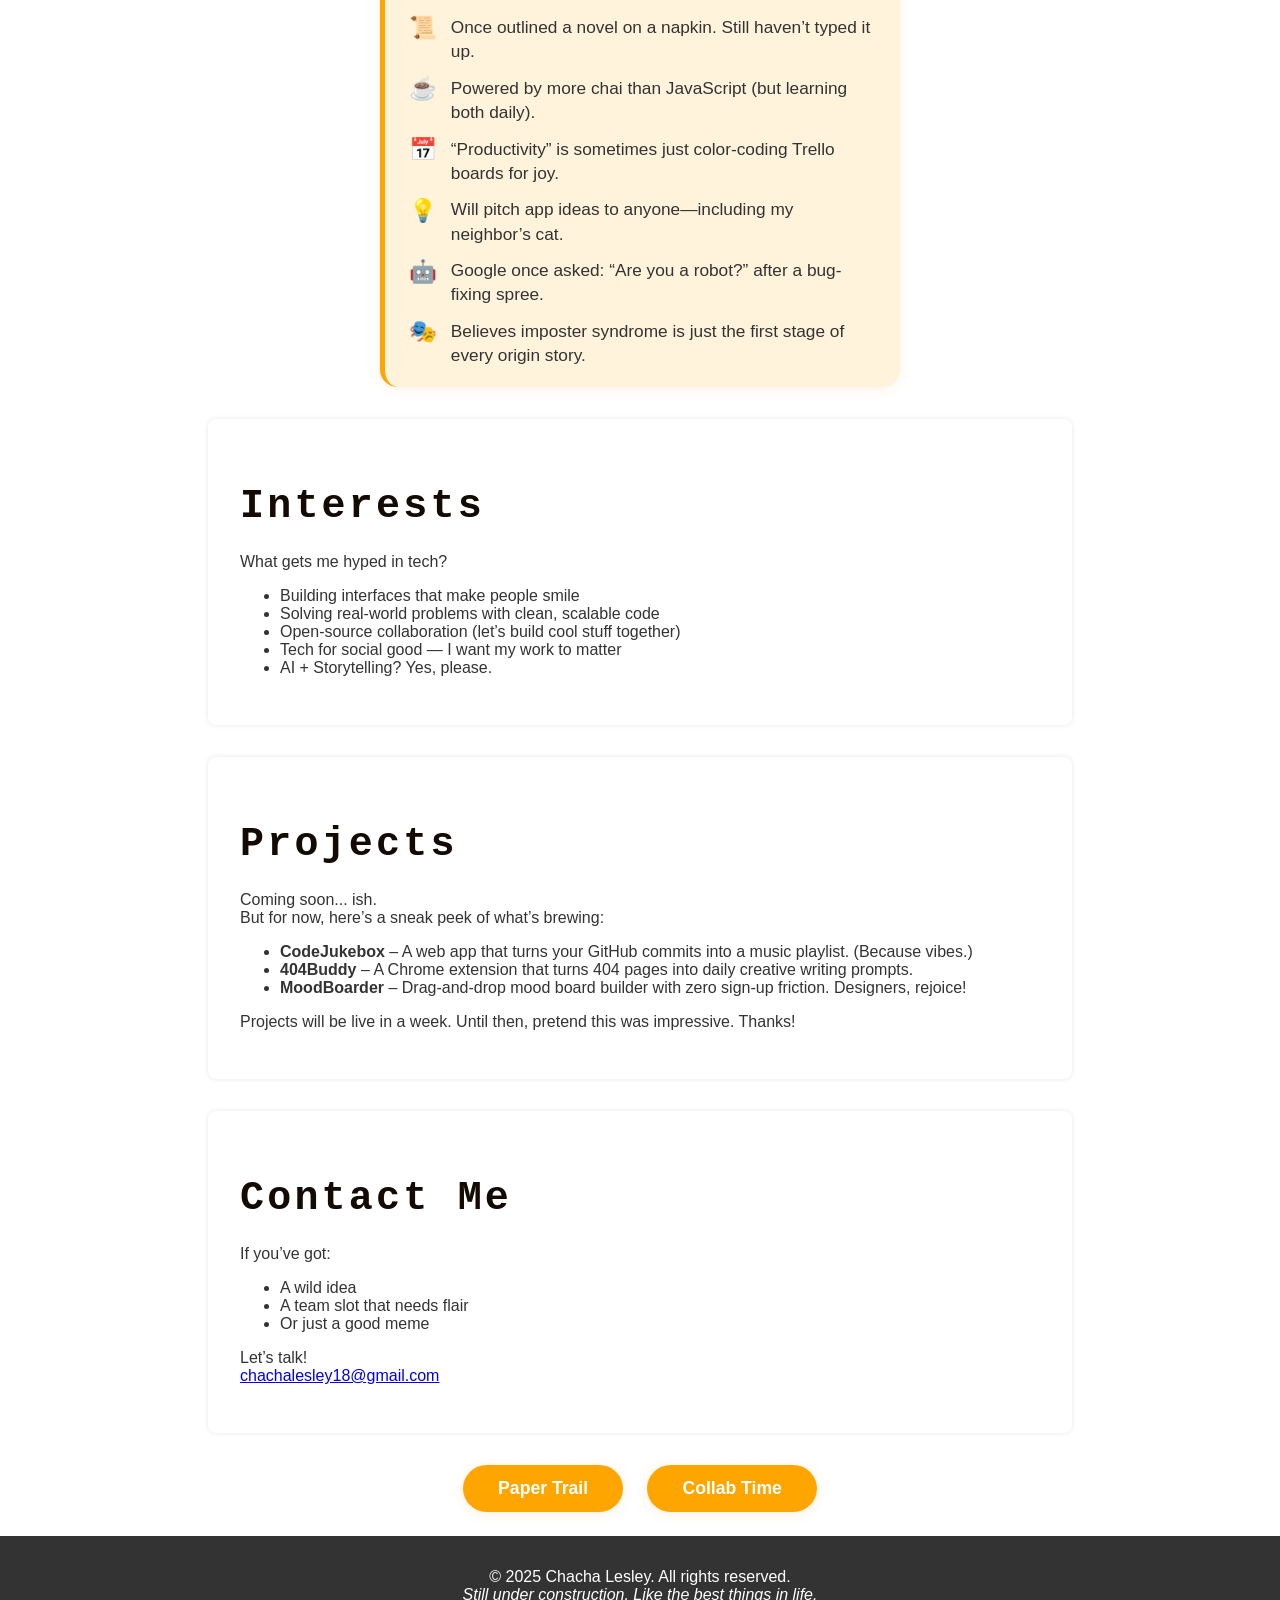
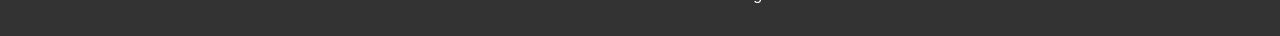
==== commit 7b66c5a8: "Image copy" ====
--- a/index.html/index.html
+++ b/index.html/index.html
@@ -9,7 +9,7 @@
 <body>
     <div class="main">
 <header class="header">
-    <img src="images/Profile Picture.jpeg" alt="Chacha Lesley" class="profile-pic" />
+    <img src="images\Profile-Picture copy.jpeg" alt="Chacha Lesley" class="profile-pic" />
     <h1>Hey, I'm Chacha Lesley</h1>
     <p><span class="typewriter">I am a ...Web Developer | Designer | Storyteller</span></p>
     <blockquote>I code like I talk—fast, expressive, and always aiming to connect.</blockquote>
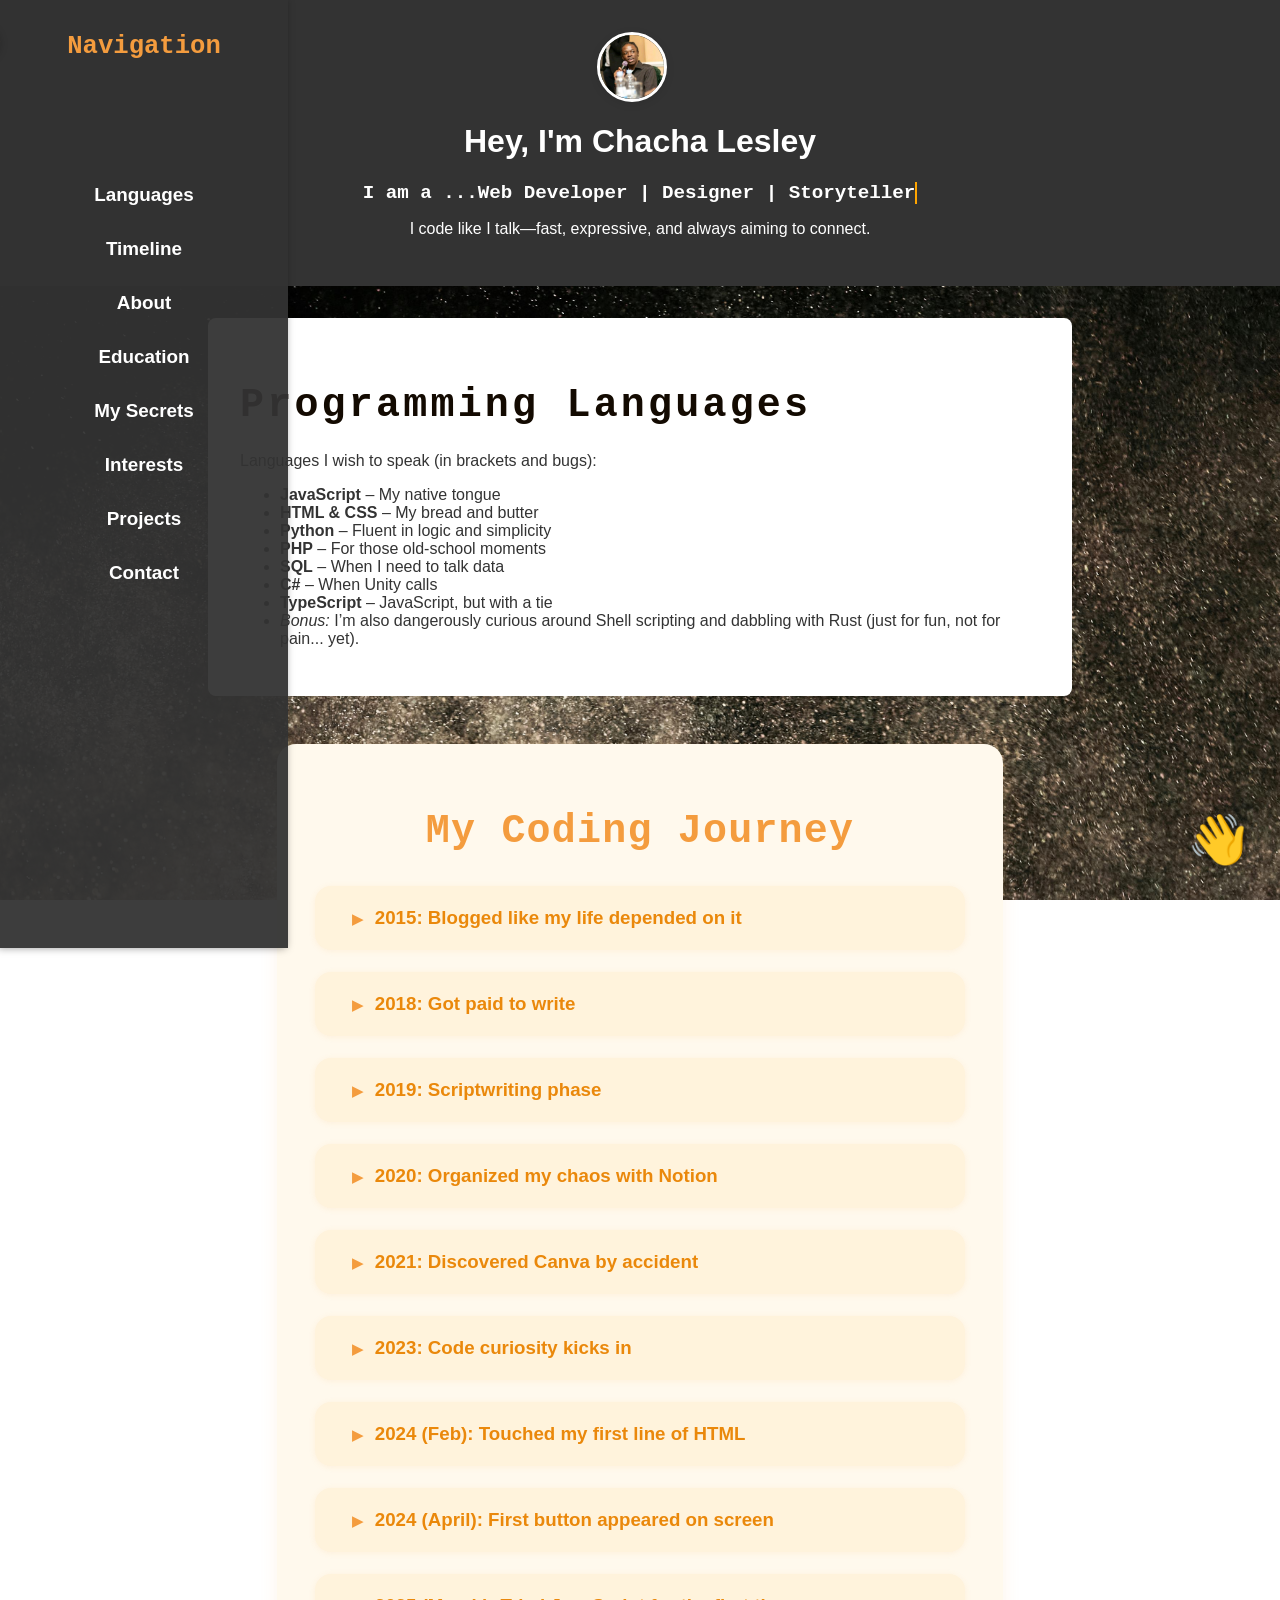
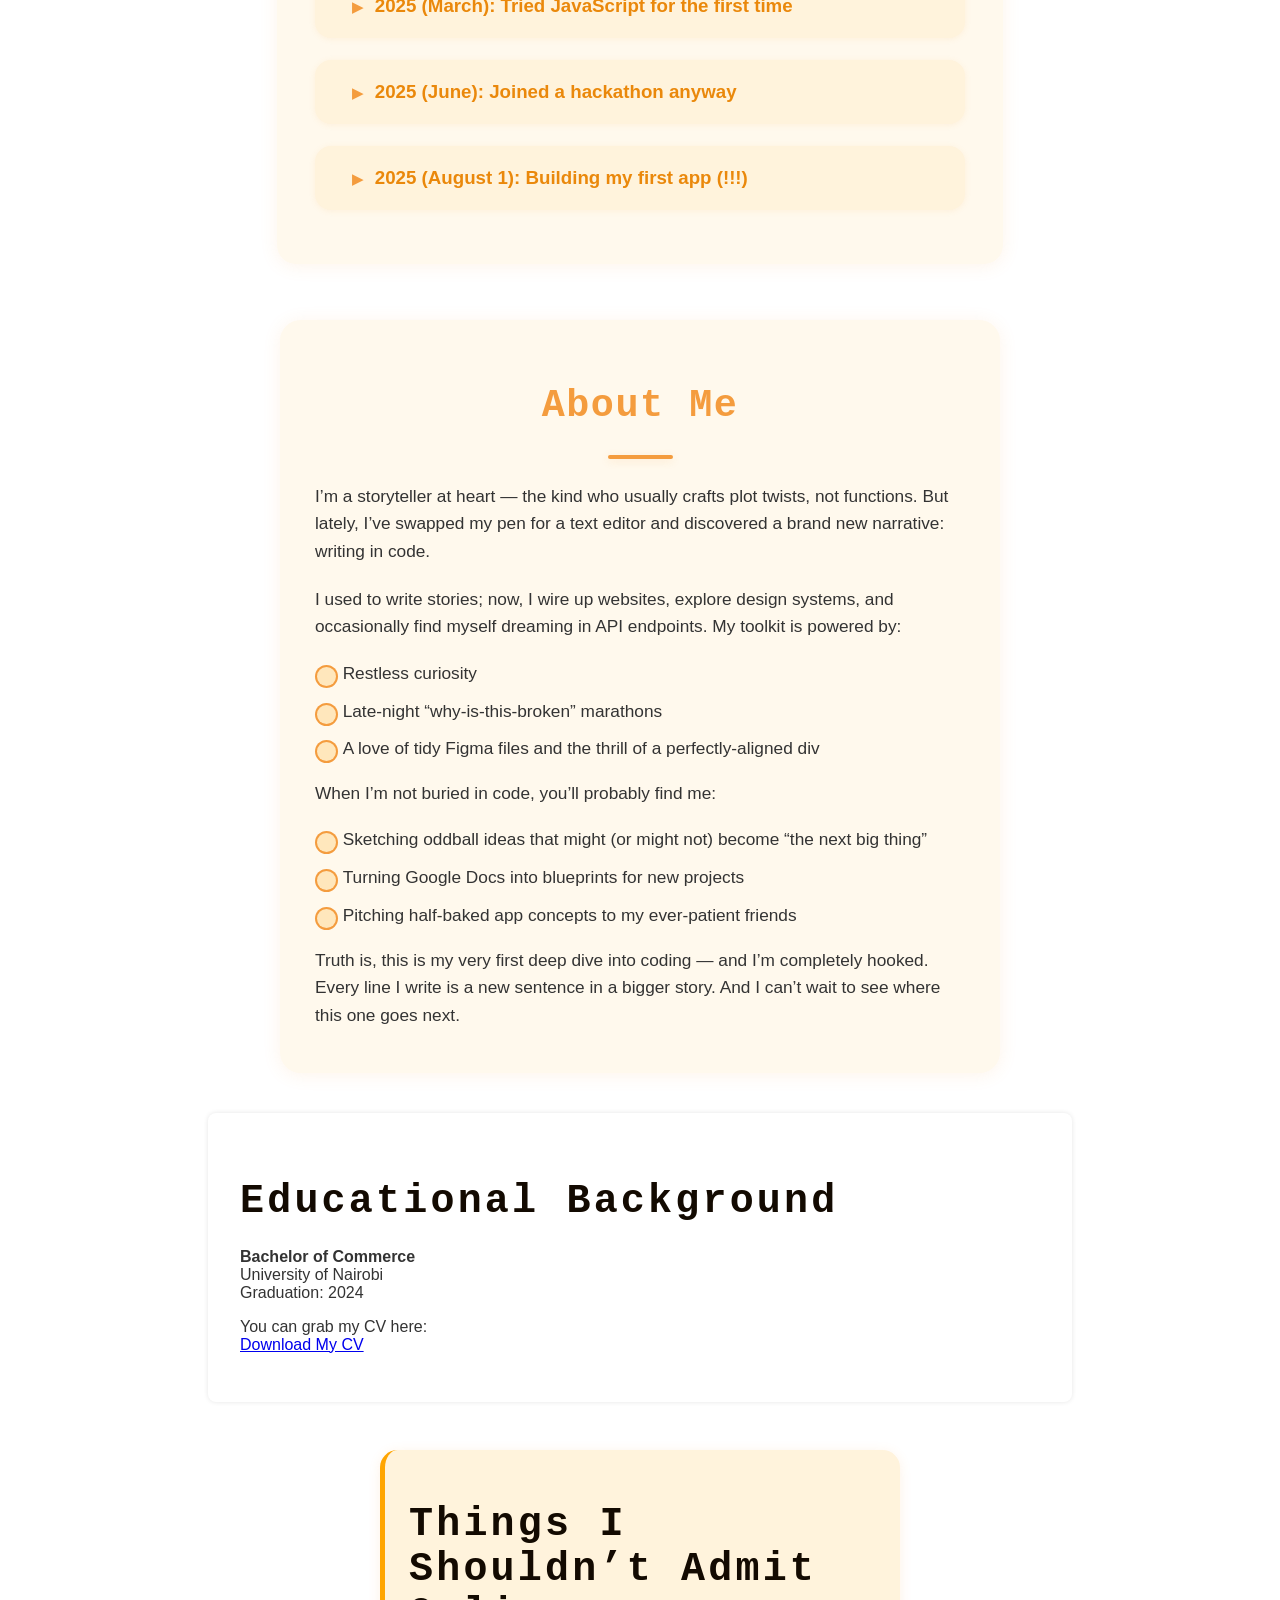
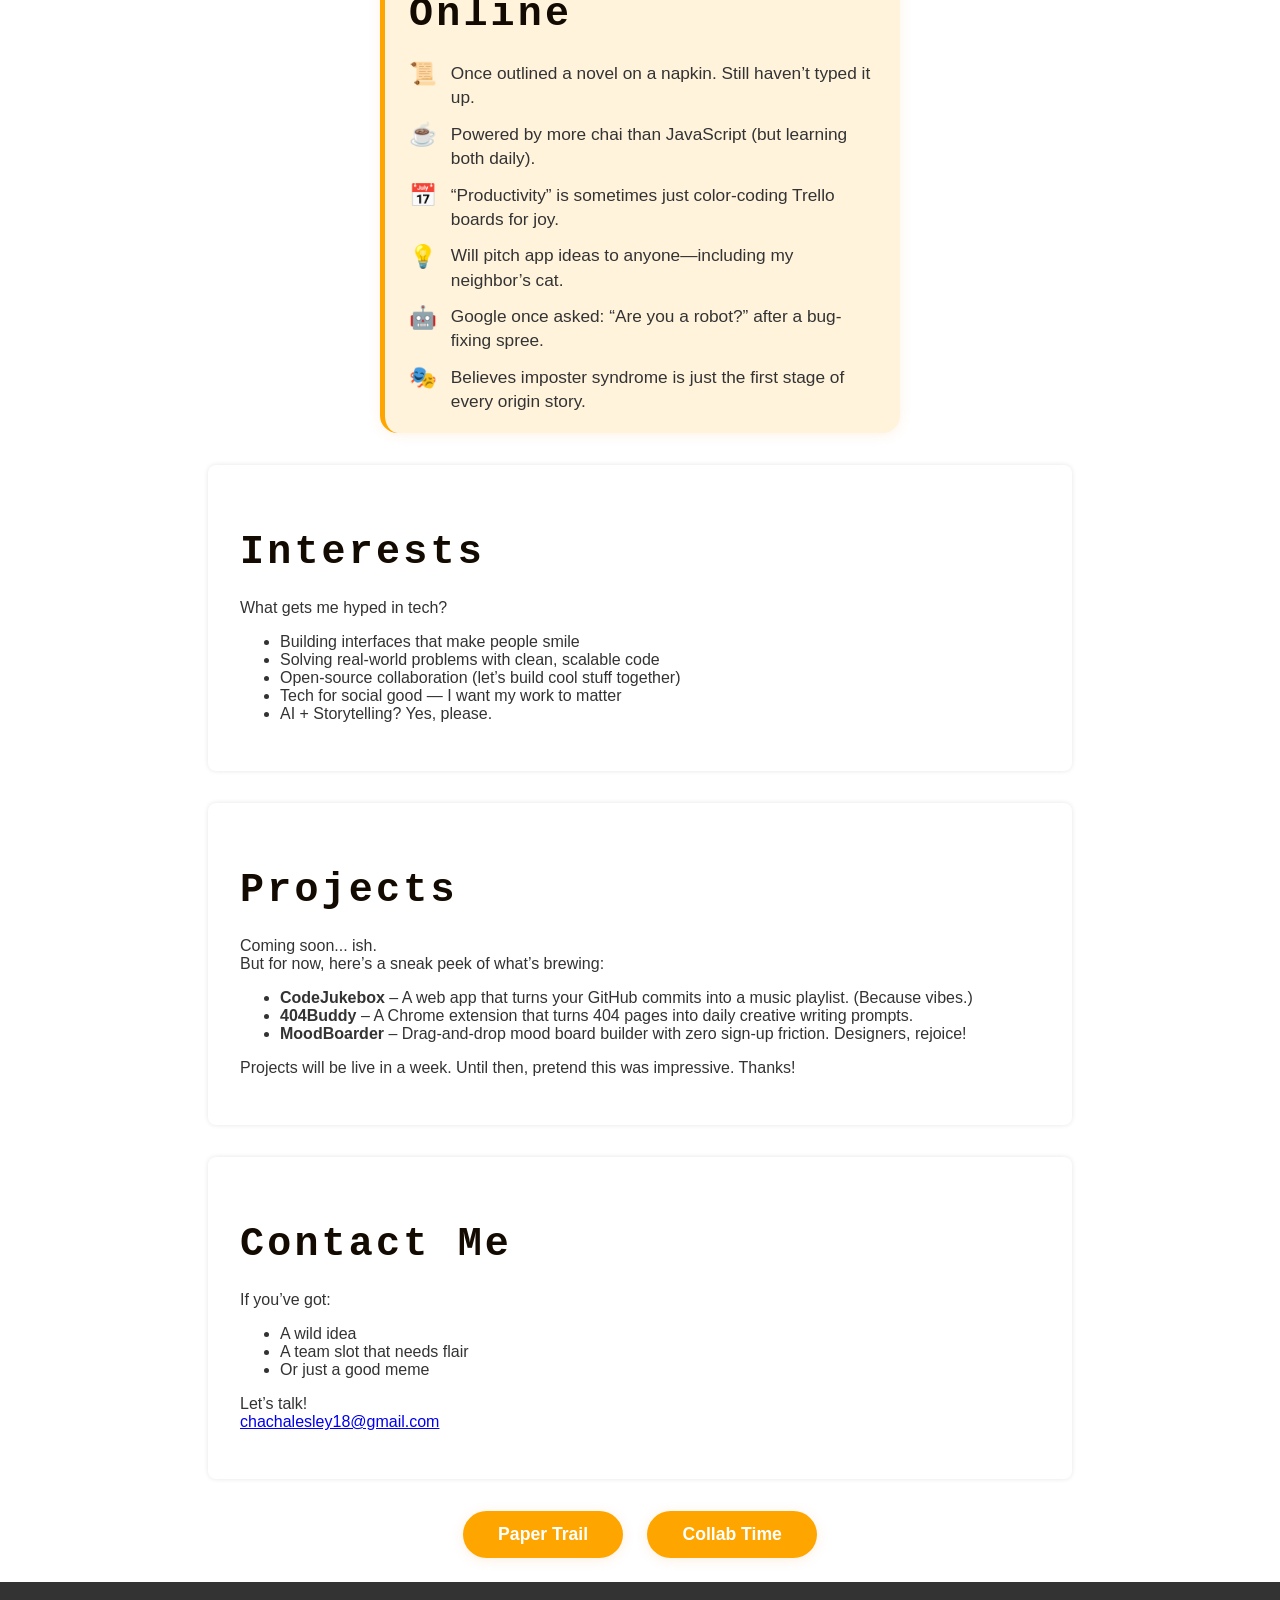
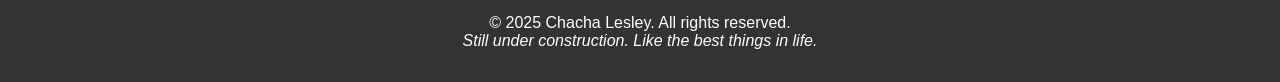
==== commit af1d4cb2: "Imagess!!" ====
--- a/index.html/index.html
+++ b/index.html/index.html
@@ -9,7 +9,7 @@
 <body>
     <div class="main">
 <header class="header">
-    <img src="images\Profile-Picture copy.jpeg" alt="Chacha Lesley" class="profile-pic" />
+    <img src="images\profile.jpeg" alt="Chacha Lesley" class="profile-pic" />
     <h1>Hey, I'm Chacha Lesley</h1>
     <p><span class="typewriter">I am a ...Web Developer | Designer | Storyteller</span></p>
     <blockquote>I code like I talk—fast, expressive, and always aiming to connect.</blockquote>
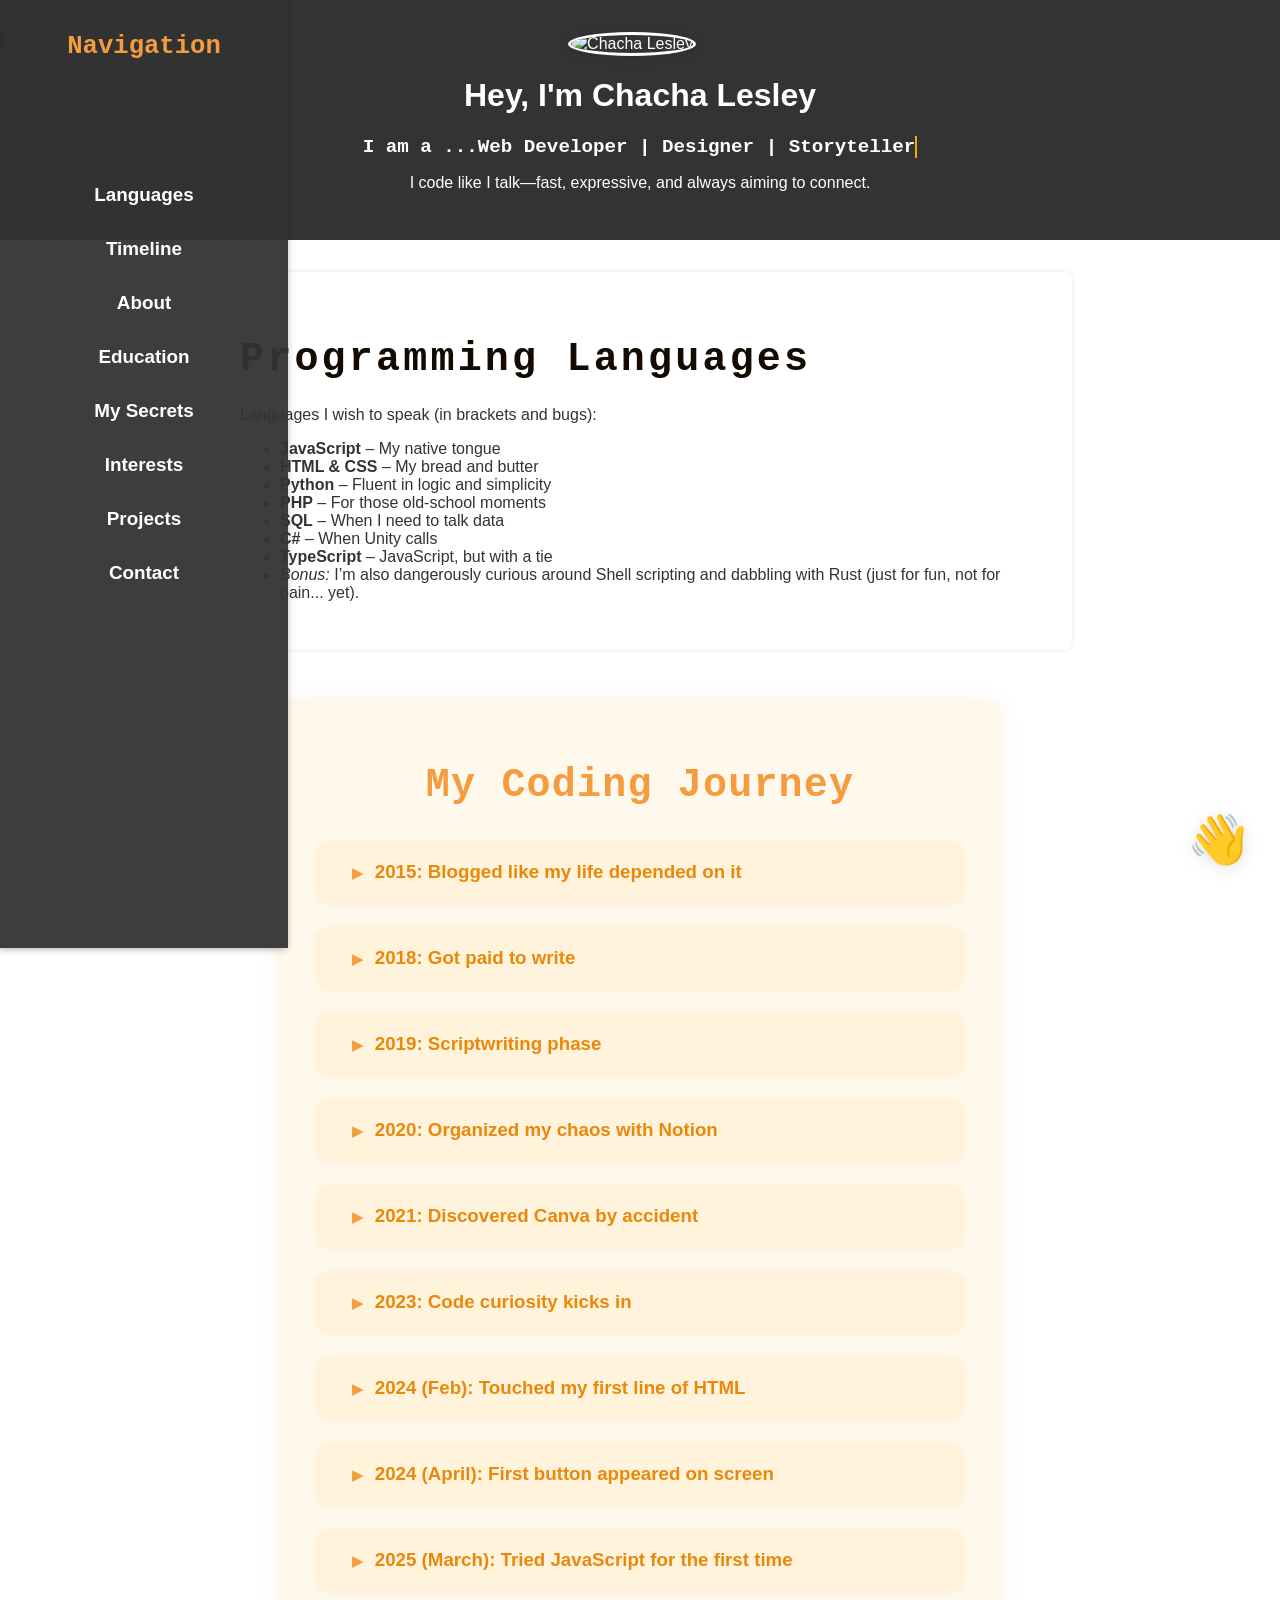
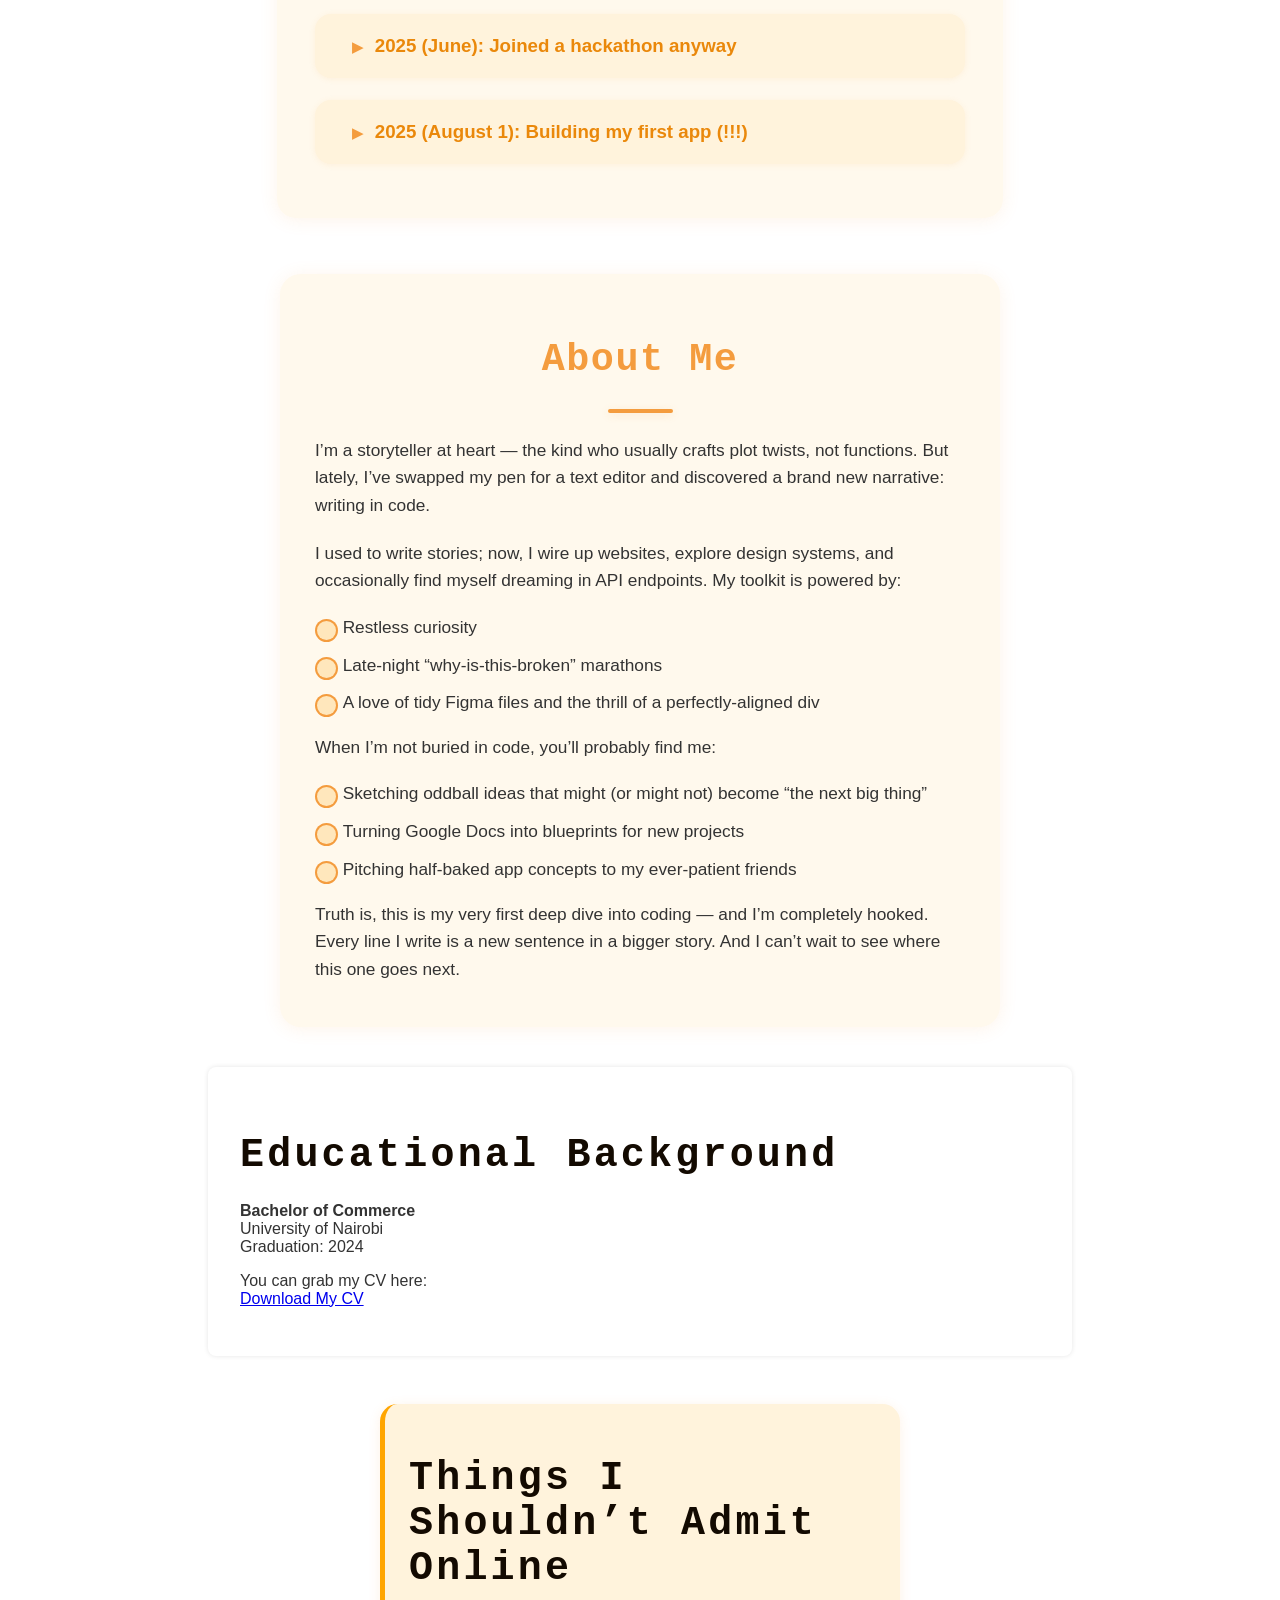
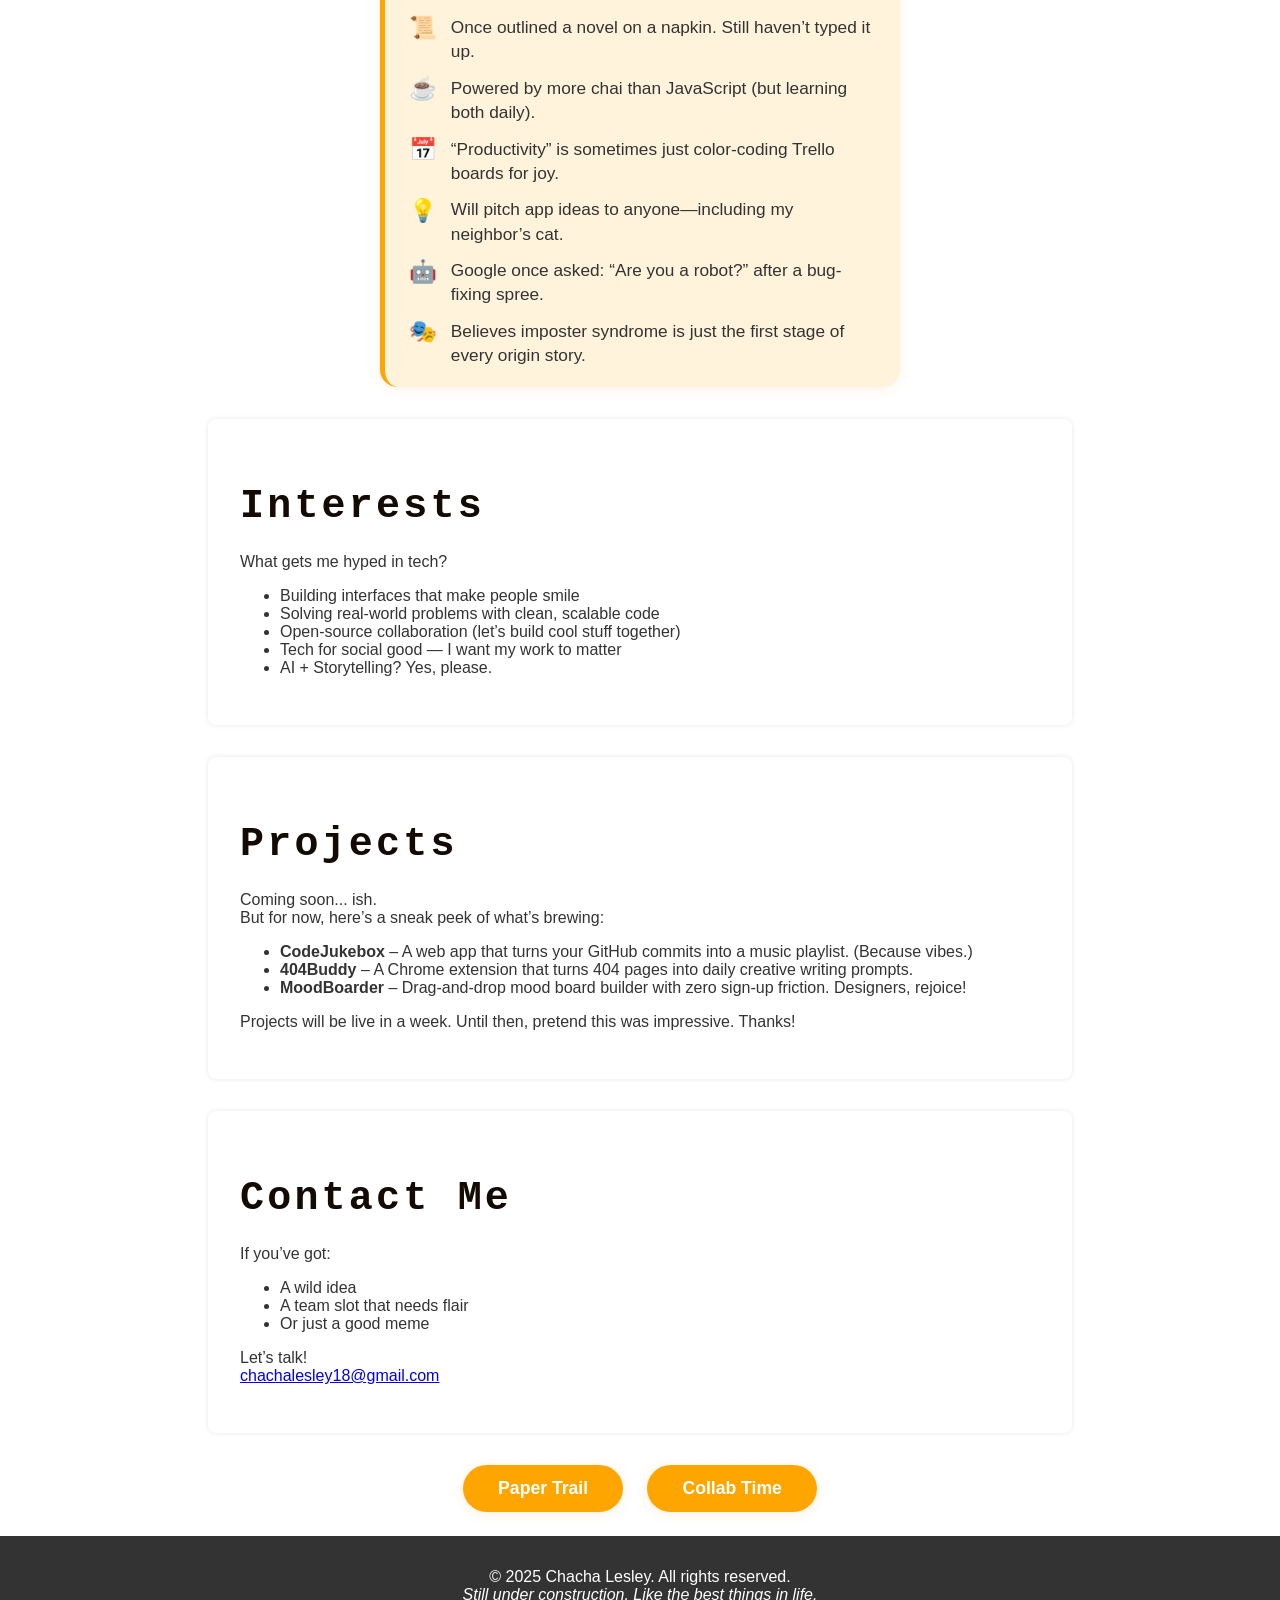
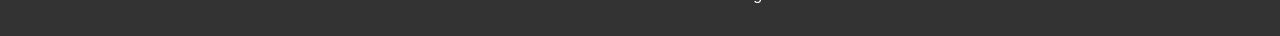
==== commit df75d92c: "Some deletions" ====
--- a/index.html/index.html
+++ b/index.html/index.html
@@ -9,7 +9,7 @@
 <body>
     <div class="main">
 <header class="header">
-    <img src="images\profile.jpeg" alt="Chacha Lesley" class="profile-pic" />
+    <img src="My Portfolio\images\profile.jpeg" alt="Chacha Lesley" class="profile-pic" />
     <h1>Hey, I'm Chacha Lesley</h1>
     <p><span class="typewriter">I am a ...Web Developer | Designer | Storyteller</span></p>
     <blockquote>I code like I talk—fast, expressive, and always aiming to connect.</blockquote>
--- a/index.html/style.css
+++ b/index.html/style.css
@@ -2,7 +2,7 @@
     margin: 0;
     padding: 0;
     font-family: 'Trebuchet MS', sans-serif;
-    background-image: url('images/pexels-cottonbro-9665187 copy.jpg'); 
+    background-image: url('images\pexels-cottonbro-9665187 copy.jpg'); 
     background-repeat: no-repeat;
     background-size: cover;
     background-position: center;
@@ -12,7 +12,7 @@
 
 
 .main {
-    background-image: url('images/pexels-cottonbro-9665187 copy.jpg');
+    background-image: url('images\pexels-cottonbro-9665187 copy.jpg');
     background-repeat: no-repeat;
     background-size: cover;
     background-position: center;
